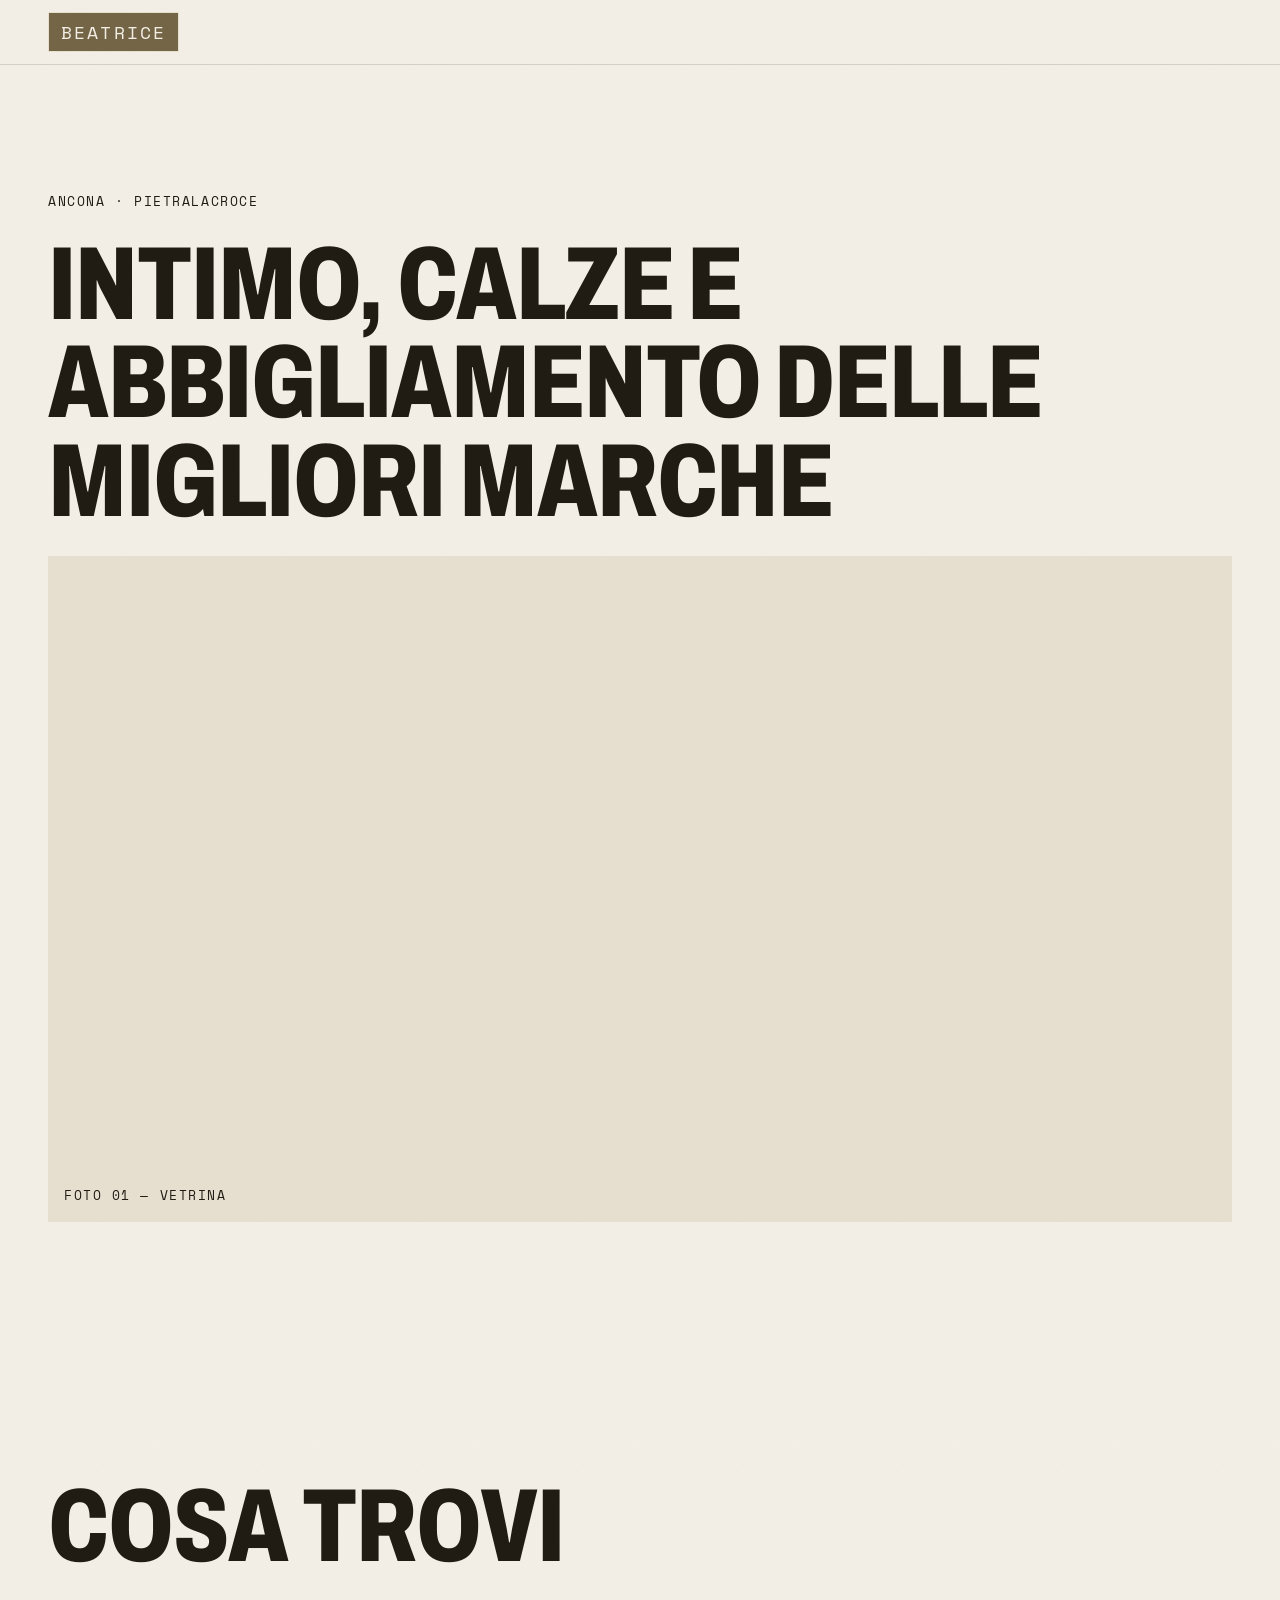
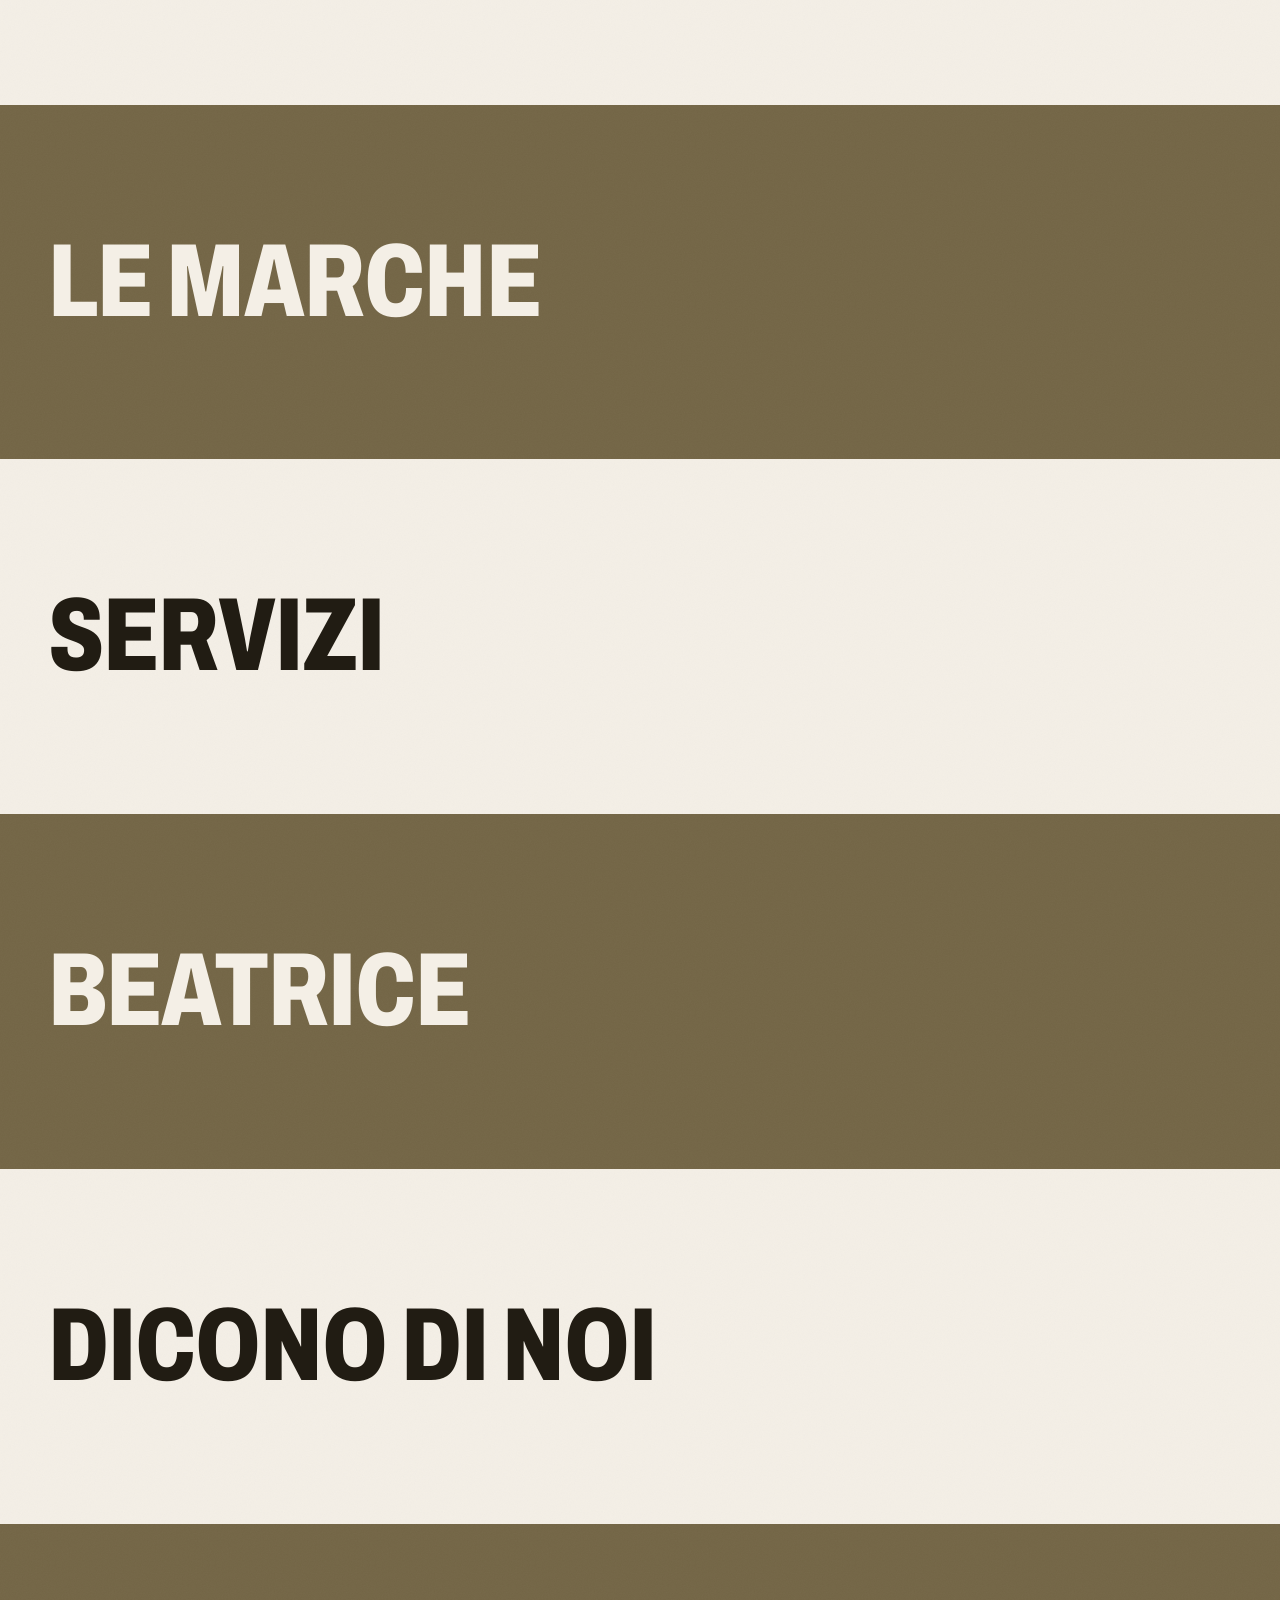
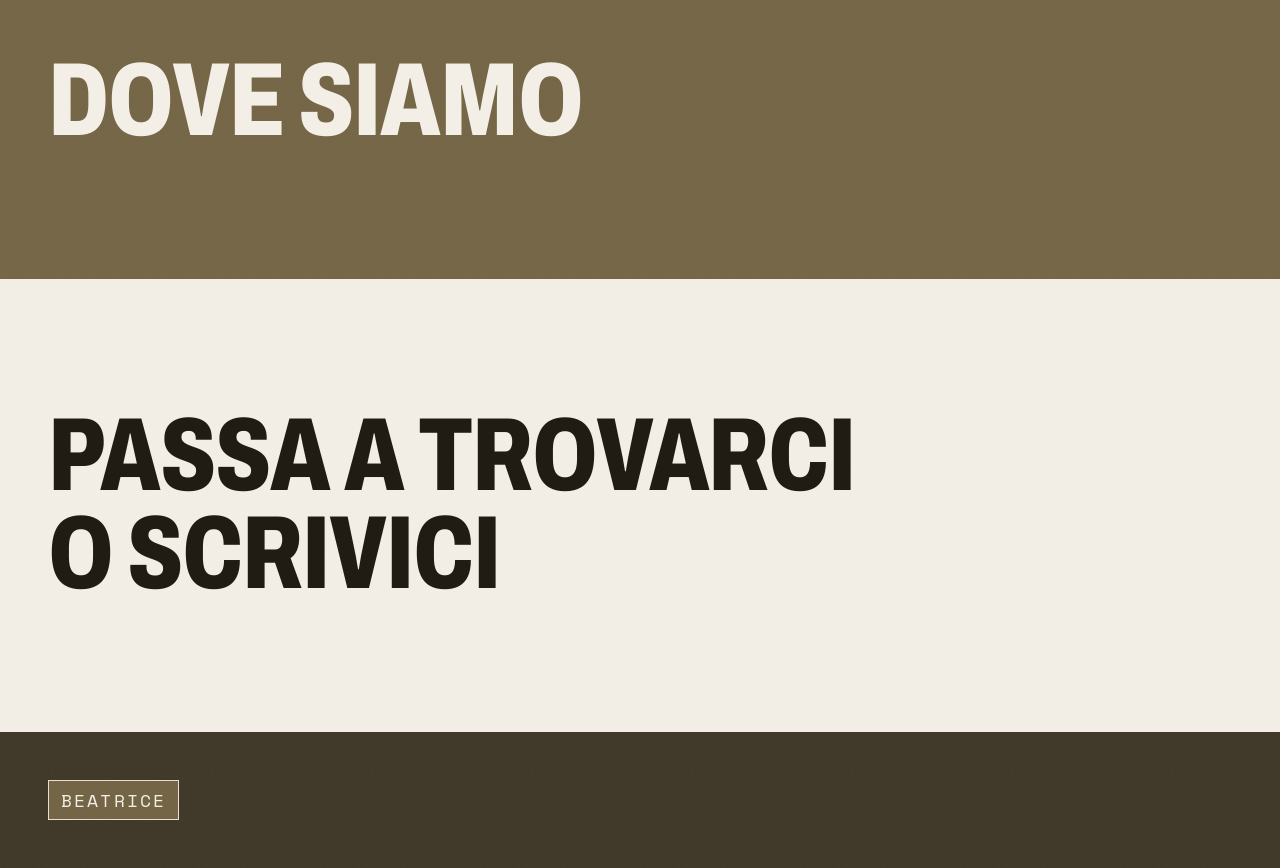
==== index.html @ 9734a9e0 "PR 1: fondamenta, token e scheletro della pagina - Font self-hosted in woff2 (subset latin): Archivo" ====
<!doctype html>
<html lang="it">
  <head>
    <meta charset="utf-8">
    <meta name="viewport" content="width=device-width, initial-scale=1, viewport-fit=cover">
    <title>Beatrice — Intimo, calze e abbigliamento donna ad Ancona</title>
    <meta name="description" content="Beatrice, a Pietralacroce (Ancona): intimo, calze e abbigliamento donna delle migliori marche, con consulenza sulla taglia. Scrivici su WhatsApp.">
    <meta name="theme-color" content="#F4EFE6">
    <!-- PR 4: favicon dal logo. Intanto nessuna richiesta a /favicon.ico -->
    <link rel="icon" href="data:,">
    <link rel="preload" href="assets/fonts/archivo-latin-var.woff2" as="font" type="font/woff2" crossorigin>
    <link rel="preload" href="assets/fonts/space-mono-latin-400.woff2" as="font" type="font/woff2" crossorigin>
    <link rel="stylesheet" href="assets/css/style.css">
    <script src="assets/js/main.js" defer></script>
  </head>
  <body>
    <a class="salta" href="#contenuto">Vai al contenuto</a>

    <header class="intestazione fondo-avorio">
      <div class="contenitore intestazione__barra">
        <!-- Segnaposto finché non arriva l’SVG originale del logo -->
        <a class="logo" href="#contenuto">
          <span class="logo-segnaposto etichetta">Beatrice<span class="solo-lettori">, torna all’inizio</span></span>
        </a>
        <!-- PR 2: ancore Collezioni · Marche · Servizi · Dove siamo, pulsante WhatsApp, menu mobile -->
      </div>
    </header>

    <main id="contenuto" tabindex="-1">
      <!-- 1. Apertura -->
      <section class="sezione fondo-avorio" aria-labelledby="titolo-apertura">
        <div class="contenitore">
          <p class="etichetta">Ancona · Pietralacroce</p>
          <h1 id="titolo-apertura">Intimo, calze e abbigliamento delle migliori marche</h1>
          <div class="foto-segnaposto foto-segnaposto--apertura" role="img" aria-label="Segnaposto: foto della vetrina">
            <span class="etichetta">Foto 01 — Vetrina</span>
          </div>
        </div>
      </section>

      <!-- 2. Cosa trovi -->
      <section id="collezioni" class="sezione fondo-avorio" aria-labelledby="titolo-collezioni">
        <div class="contenitore">
          <h2 id="titolo-collezioni" class="rivela">Cosa trovi</h2>
        </div>
      </section>

      <!-- 3. Le marche -->
      <section id="marche" class="sezione fondo-bruno" aria-labelledby="titolo-marche">
        <div class="contenitore">
          <h2 id="titolo-marche" class="rivela">Le marche</h2>
        </div>
      </section>

      <!-- 4. Servizi -->
      <section id="servizi" class="sezione fondo-avorio" aria-labelledby="titolo-servizi">
        <div class="contenitore">
          <h2 id="titolo-servizi" class="rivela">Servizi</h2>
        </div>
      </section>

      <!-- 5. Beatrice -->
      <section class="sezione fondo-bruno" aria-labelledby="titolo-beatrice">
        <div class="contenitore">
          <h2 id="titolo-beatrice" class="rivela">Beatrice</h2>
        </div>
      </section>

      <!-- 6. Dicono di noi -->
      <section class="sezione fondo-avorio" aria-labelledby="titolo-recensioni">
        <div class="contenitore">
          <h2 id="titolo-recensioni" class="rivela">Dicono di noi</h2>
        </div>
      </section>

      <!-- 7. Dove siamo -->
      <section id="dove" class="sezione fondo-bruno" aria-labelledby="titolo-dove">
        <div class="contenitore">
          <h2 id="titolo-dove" class="rivela">Dove siamo</h2>
        </div>
      </section>

      <!-- 8. Chiusura -->
      <section class="sezione fondo-avorio" aria-labelledby="titolo-chiusura">
        <div class="contenitore">
          <h2 id="titolo-chiusura" class="rivela">Passa a trovarci o scrivici</h2>
        </div>
      </section>
    </main>

    <footer class="footer fondo-profondo">
      <div class="contenitore">
        <span class="logo-segnaposto etichetta">Beatrice</span>
        <!-- PR 2: Instagram @beatrice_totalook, Facebook, telefono, dati fiscali, Privacy -->
      </div>
    </footer>
  </body>
</html>
---- assets/css/style.css ----
/* ==========================================================================
   Beatrice — foglio di stile
   Ordine: font · token · reset · base · tipografia · superfici · struttura ·
   componenti · movimento · utilità
   ========================================================================== */

/* --- Font self-hosted (subset latin, woff2) ------------------------------ */

@font-face {
  font-family: "Archivo";
  src: url("../fonts/archivo-latin-var.woff2") format("woff2");
  font-weight: 100 900;
  font-stretch: 62% 125%;
  font-style: normal;
  font-display: swap;
  unicode-range: U+0000-00FF, U+0131, U+0152-0153, U+02BB-02BC, U+02C6, U+02DA,
    U+02DC, U+0304, U+0308, U+0329, U+2000-206F, U+20AC, U+2122, U+2191, U+2193,
    U+2212, U+2215, U+FEFF, U+FFFD;
}

@font-face {
  font-family: "Space Mono";
  src: url("../fonts/space-mono-latin-400.woff2") format("woff2");
  font-weight: 400;
  font-style: normal;
  font-display: swap;
  unicode-range: U+0000-00FF, U+0131, U+0152-0153, U+02BB-02BC, U+02C6, U+02DA,
    U+02DC, U+0304, U+0308, U+0329, U+2000-206F, U+20AC, U+2122, U+2191, U+2193,
    U+2212, U+2215, U+FEFF, U+FFFD;
}

/* --- Token --------------------------------------------------------------- */
/* Solo questi sei colori. Contrasti misurati (WCAG 2.x):
   avorio su bruno 4,99:1 · crema su bruno-profondo 8,99:1 ·
   inchiostro su avorio 14,78:1 · bordeaux su avorio 8,47:1 ·
   crema su bruno 4,31:1 (sotto soglia: la crema non è mai testo) ·
   bordeaux su bruno 1,70:1 (il bordeaux non va mai su bruno). */

:root {
  --avorio: #f4efe6;
  --bruno: #736545;
  --bruno-profondo: #3e3626;
  --crema: #e6dfd0;
  --inchiostro: #211c13;
  --bordeaux: #7a2733;

  /* Filetti: inchiostro al 15% su avorio, crema al 35% su bruno */
  --filetto-chiaro: rgb(33 28 19 / 0.15);
  --filetto-scuro: rgb(230 223 208 / 0.35);

  --font-testo: "Archivo", "Helvetica Neue", Arial, sans-serif;
  --font-mono: "Space Mono", ui-monospace, "SFMono-Regular", Menlo, monospace;

  --margine: clamp(1rem, 4vw, 3rem);
  --larghezza-max: 90rem;
  --misura: 62ch;
  --altezza-intestazione: 4rem;

  --curva: cubic-bezier(0.16, 1, 0.3, 1);
  --durata: 0.6s;

  /* Grana: rumore SVG già al 4% di opacità, solo sui fondi pieni */
  --grana: url("data:image/svg+xml,%3Csvg xmlns='http://www.w3.org/2000/svg' width='160' height='160'%3E%3Cfilter id='g'%3E%3CfeTurbulence type='fractalNoise' baseFrequency='0.85' numOctaves='2' stitchTiles='stitch'/%3E%3CfeColorMatrix type='saturate' values='0'/%3E%3C/filter%3E%3Crect width='100%25' height='100%25' filter='url(%23g)' opacity='0.04'/%3E%3C/svg%3E");
}

/* --- Reset essenziale ---------------------------------------------------- */

*,
*::before,
*::after {
  box-sizing: border-box;
}

* {
  margin: 0;
  border-radius: 0;
}

img,
picture,
svg {
  display: block;
  max-width: 100%;
  height: auto;
}

button {
  font: inherit;
  color: inherit;
}

/* --- Base ---------------------------------------------------------------- */

html {
  -webkit-text-size-adjust: 100%;
  text-size-adjust: 100%;
  scroll-behavior: smooth;
  background-color: var(--avorio);
}

body {
  min-height: 100vh;
  background-color: var(--avorio);
  color: var(--inchiostro);
  font-family: var(--font-testo);
  font-size: 1.125rem; /* 18px */
  font-weight: 400;
  font-stretch: 100%;
  line-height: 1.6;
  font-kerning: normal;
  -webkit-font-smoothing: antialiased;
}

a,
button,
summary,
label,
input,
select,
textarea {
  touch-action: manipulation;
}

a {
  color: inherit;
  text-decoration-thickness: 1px;
  text-underline-offset: 0.2em;
}

/* Le ancore non finiscono sotto l'intestazione fissa */
[id] {
  scroll-margin-top: calc(var(--altezza-intestazione) + 1.5rem);
}

/* Focus: 2px, scostamento 3px; il colore dipende dalla superficie */
:focus-visible {
  outline: 2px solid var(--focus, var(--bordeaux));
  outline-offset: 3px;
}

:focus:not(:focus-visible) {
  outline: none;
}

::selection {
  background-color: var(--bordeaux);
  color: var(--avorio);
}

/* --- Tipografia ---------------------------------------------------------- */

.display,
h1,
h2 {
  font-family: var(--font-testo);
  font-weight: 800;
  font-stretch: 75%;
  text-transform: uppercase;
  letter-spacing: -0.01em;
  line-height: 0.95;
  font-size: clamp(2.5rem, 9vw, 6.5rem);
  text-wrap: balance;
}

/* Righe a manifesto (elenco marche): stesso stile, più piccolo */
.display--riga {
  font-size: clamp(1.75rem, 6vw, 3.5rem);
}

h3,
.sottotitolo {
  font-family: var(--font-testo);
  font-weight: 700;
  font-stretch: 87%;
  font-size: clamp(1.375rem, 3vw, 1.75rem);
  line-height: 1.2;
  text-transform: none;
  letter-spacing: 0;
  text-wrap: balance;
}

p,
.testo {
  max-width: var(--misura);
  text-wrap: pretty;
}

/* Etichette, indici, orari, didascalie, prezzi */
.etichetta {
  font-family: var(--font-mono);
  font-weight: 400;
  font-size: 0.8125rem; /* 13px */
  line-height: 1.5;
  text-transform: uppercase;
  letter-spacing: 0.12em;
  font-variant-numeric: tabular-nums;
}

.indice {
  color: var(--bordeaux);
}

/* --- Superfici ----------------------------------------------------------- */
/* Due fondi alternati (avorio, bruno) + bruno profondo per footer e barra. */

.fondo-avorio {
  --focus: var(--bordeaux);
  --filetto: var(--filetto-chiaro);
  background-color: var(--avorio);
  background-image: var(--grana);
  color: var(--inchiostro);
}

.fondo-bruno {
  --focus: var(--avorio);
  --filetto: var(--filetto-scuro);
  background-color: var(--bruno);
  background-image: var(--grana);
  color: var(--avorio);
}

/* Su bruno il testo è sempre avorio e mai sotto i 18px */
.fondo-bruno .etichetta {
  font-size: 1.125rem;
  letter-spacing: 0.12em;
}

.fondo-profondo {
  --focus: var(--avorio);
  --filetto: var(--filetto-scuro);
  background-color: var(--bruno-profondo);
  background-image: var(--grana);
  color: var(--avorio);
}

/* --- Struttura ----------------------------------------------------------- */

.contenitore {
  width: 100%;
  max-width: var(--larghezza-max);
  margin-inline: auto;
  padding-inline: var(--margine);
}

.sezione {
  padding-block: clamp(3.5rem, 10vw, 8rem);
}

.sezione > .contenitore > * + * {
  margin-top: 1.5rem;
}

.filetto {
  border: 0;
  border-top: 1px solid var(--filetto);
}

/* Righe separate da filetti (marche, servizi, orari) */
.righe > * {
  border-top: 1px solid var(--filetto);
}

.righe > :last-child {
  border-bottom: 1px solid var(--filetto);
}

/* Griglia foto: fughe di 1px nel colore del filetto */
.griglia {
  display: grid;
  grid-template-columns: 1fr;
  gap: 1px;
  background-color: var(--filetto);
  border: 1px solid var(--filetto);
}

.griglia > * {
  background-color: var(--avorio);
}

@media (min-width: 768px) {
  .griglia {
    grid-template-columns: repeat(2, 1fr);
  }
}

@media (min-width: 1200px) {
  .griglia {
    grid-template-columns: repeat(3, 1fr);
  }
}

/* --- Salta al contenuto -------------------------------------------------- */

.salta {
  position: absolute;
  top: 0.5rem;
  left: 0.5rem;
  z-index: 100;
  display: inline-flex;
  align-items: center;
  min-height: 48px;
  padding: 0.75rem 1rem;
  background-color: var(--bordeaux);
  color: var(--avorio);
  font-weight: 700;
  text-decoration: none;
  transform: translateY(-200%);
}

.salta:focus-visible,
.salta:focus {
  transform: none;
  outline: 2px solid var(--bordeaux);
  outline-offset: 3px;
}

/* --- Intestazione -------------------------------------------------------- */

.intestazione {
  position: fixed;
  inset: 0 0 auto;
  z-index: 50;
  border-bottom: 1px solid var(--filetto);
}

.intestazione__barra {
  display: flex;
  align-items: center;
  justify-content: space-between;
  gap: 1rem;
  min-height: var(--altezza-intestazione);
}

main {
  padding-top: var(--altezza-intestazione);
}

/* --- Logo ---------------------------------------------------------------- */
/* Il logo è solo l'SVG originale. Finché manca: segnaposto, mai un corsivo. */

.logo {
  display: inline-flex;
  align-items: center;
  min-height: 48px;
  min-width: 48px;
  text-decoration: none;
}

.logo-segnaposto {
  display: inline-flex;
  align-items: center;
  justify-content: center;
  min-height: 2.5rem;
  padding: 0.25rem 0.75rem;
  background-color: var(--bruno);
  color: var(--avorio);
  border: 1px solid var(--crema);
  font-size: 1.125rem; /* testo su bruno: almeno 18px */
}

.logo:hover .logo-segnaposto,
.logo:active .logo-segnaposto {
  background-color: var(--bruno-profondo);
}

/* --- Pulsanti ------------------------------------------------------------ */
/* Hover e active sono sempre più contrastati del riposo. */

.btn {
  display: inline-flex;
  align-items: center;
  justify-content: center;
  gap: 0.5rem;
  min-height: 48px;
  padding: 0.75rem 1.5rem;
  border: 1px solid currentColor;
  font-family: var(--font-testo);
  font-size: 1.125rem;
  font-weight: 700;
  font-stretch: 87%;
  line-height: 1.2;
  text-align: center;
  text-decoration: none;
  cursor: pointer;
  transition:
    background-color 0.2s var(--curva),
    color 0.2s var(--curva),
    border-color 0.2s var(--curva);
}

/* Su avorio: primario bordeaux, secondario a filo */
.btn--primario {
  background-color: var(--bordeaux);
  border-color: var(--bordeaux);
  color: var(--avorio);
}

.btn--primario:hover,
.btn--primario:active {
  background-color: var(--inchiostro);
  border-color: var(--inchiostro);
}

.btn--secondario {
  background-color: transparent;
  border-color: var(--inchiostro);
  color: var(--inchiostro);
}

.btn--secondario:hover,
.btn--secondario:active {
  background-color: var(--inchiostro);
  color: var(--avorio);
}

/* Su bruno: il primario si inverte (fondo avorio, testo inchiostro) */
.fondo-bruno .btn--primario,
.fondo-profondo .btn--primario {
  background-color: var(--avorio);
  border-color: var(--avorio);
  color: var(--inchiostro);
}

.fondo-bruno .btn--primario:hover,
.fondo-bruno .btn--primario:active,
.fondo-profondo .btn--primario:hover,
.fondo-profondo .btn--primario:active {
  background-color: var(--inchiostro);
  border-color: var(--avorio);
  color: var(--avorio);
}

.fondo-bruno .btn--secondario,
.fondo-profondo .btn--secondario {
  border-color: var(--avorio);
  color: var(--avorio);
}

.fondo-bruno .btn--secondario:hover,
.fondo-bruno .btn--secondario:active,
.fondo-profondo .btn--secondario:hover,
.fondo-profondo .btn--secondario:active {
  background-color: var(--avorio);
  color: var(--inchiostro);
}

.azioni {
  display: flex;
  flex-wrap: wrap;
  gap: 0.75rem;
}

/* --- Segnaposto ---------------------------------------------------------- */
/* Foto mancanti: blocco crema pieno con etichetta. Mai immagini stock. */

.foto-segnaposto {
  display: flex;
  align-items: flex-end;
  aspect-ratio: 4 / 5;
  padding: 1rem;
  background-color: var(--crema);
  color: var(--inchiostro);
}

.foto-segnaposto--apertura {
  aspect-ratio: 4 / 5;
}

@media (min-width: 768px) {
  .foto-segnaposto--apertura {
    aspect-ratio: 16 / 9;
  }
}

/* Dati da confermare: visibili di proposito */
.da-confermare {
  font-family: var(--font-mono);
  font-size: 0.8125rem;
  letter-spacing: 0.06em;
  outline: 1px dashed currentColor;
  outline-offset: 2px;
}

.fondo-bruno .da-confermare,
.fondo-profondo .da-confermare {
  font-size: 1.125rem;
}

/* --- Footer -------------------------------------------------------------- */

.footer {
  padding-block: 3rem calc(3rem + env(safe-area-inset-bottom));
}

/* --- Movimento ----------------------------------------------------------- */
/* Unica animazione: comparsa una volta per elemento. Solo opacity e transform.
   La classe .js la mette main.js: senza JavaScript nulla resta nascosto. */

.js .rivela {
  opacity: 0;
  transform: translateY(12px);
  transition:
    opacity var(--durata) var(--curva),
    transform var(--durata) var(--curva);
}

.js .rivela.visibile {
  opacity: 1;
  transform: none;
}

@media (prefers-reduced-motion: reduce) {
  html {
    scroll-behavior: auto;
  }

  .js .rivela {
    opacity: 1;
    transform: none;
    transition: none;
  }

  .btn {
    transition: none;
  }
}

/* --- Utilità ------------------------------------------------------------- */

.solo-lettori {
  position: absolute;
  width: 1px;
  height: 1px;
  padding: 0;
  margin: -1px;
  overflow: hidden;
  clip: rect(0 0 0 0);
  white-space: nowrap;
  border: 0;
}
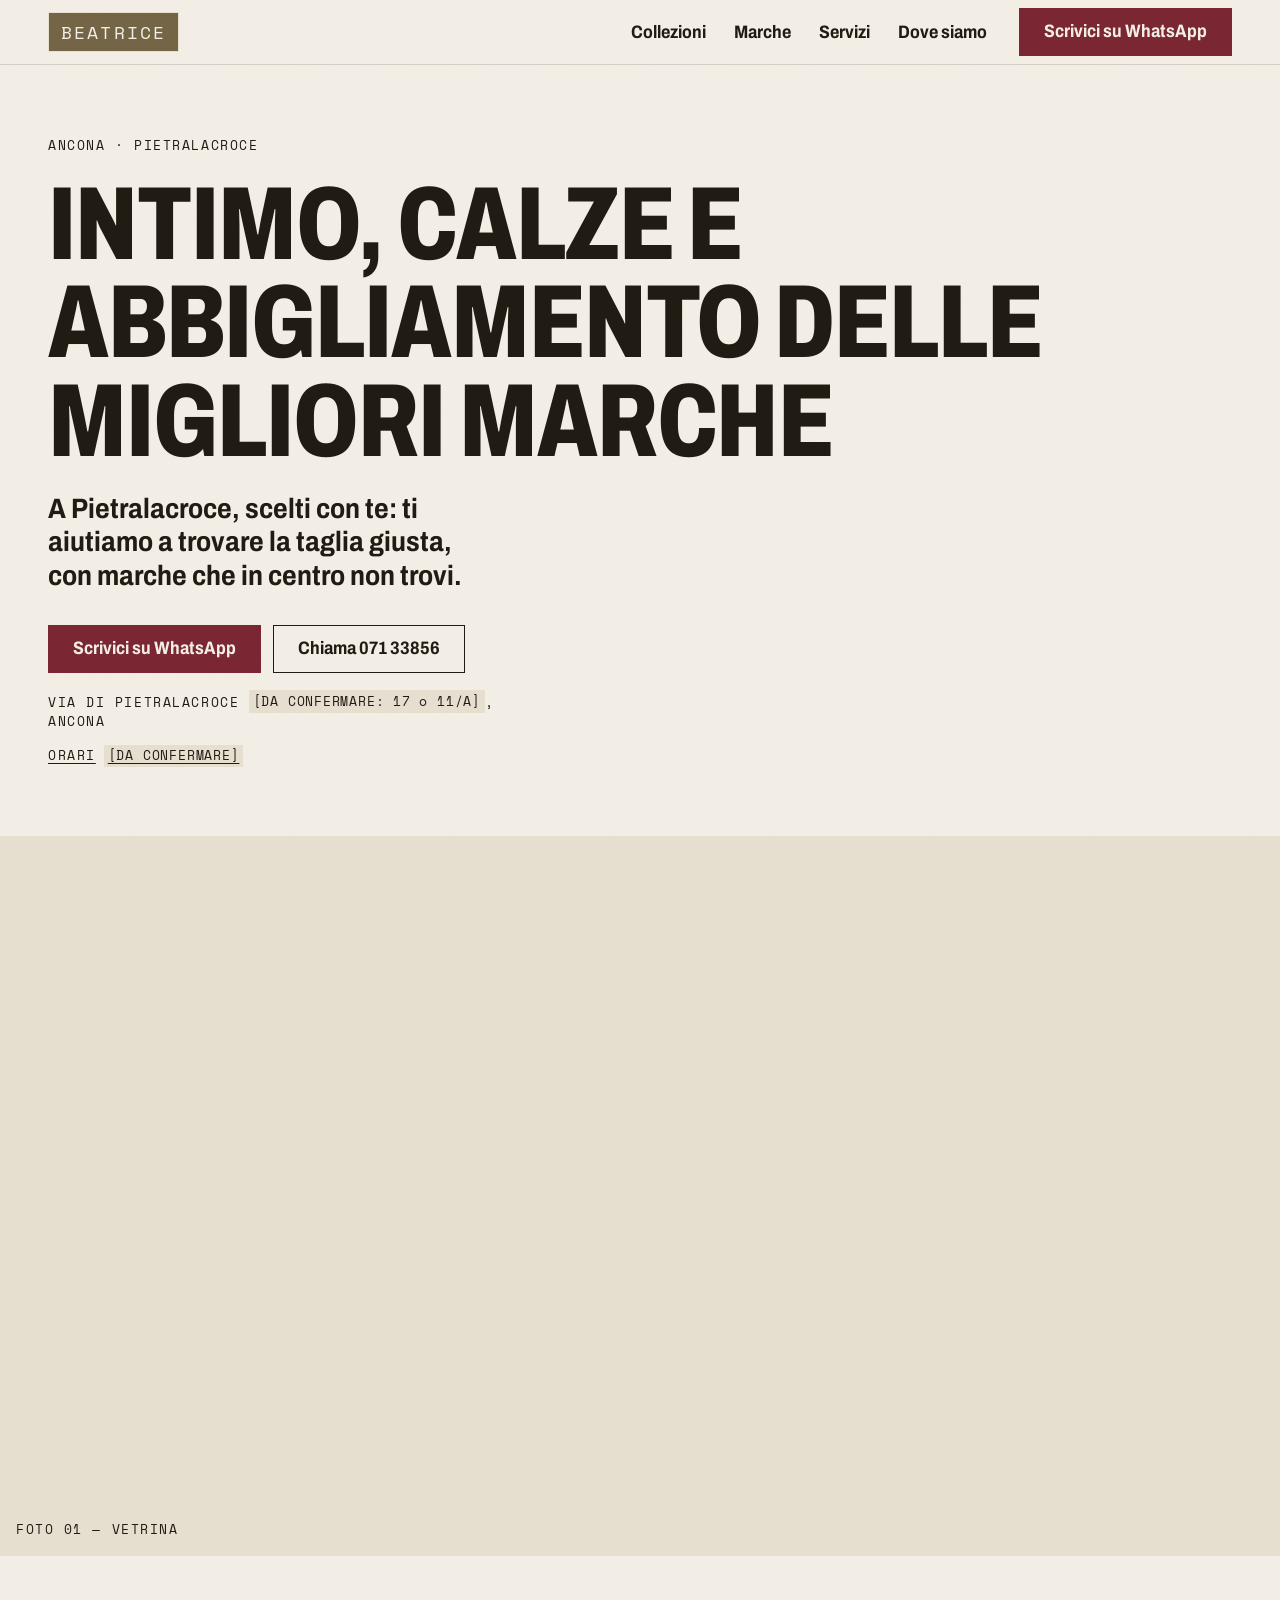
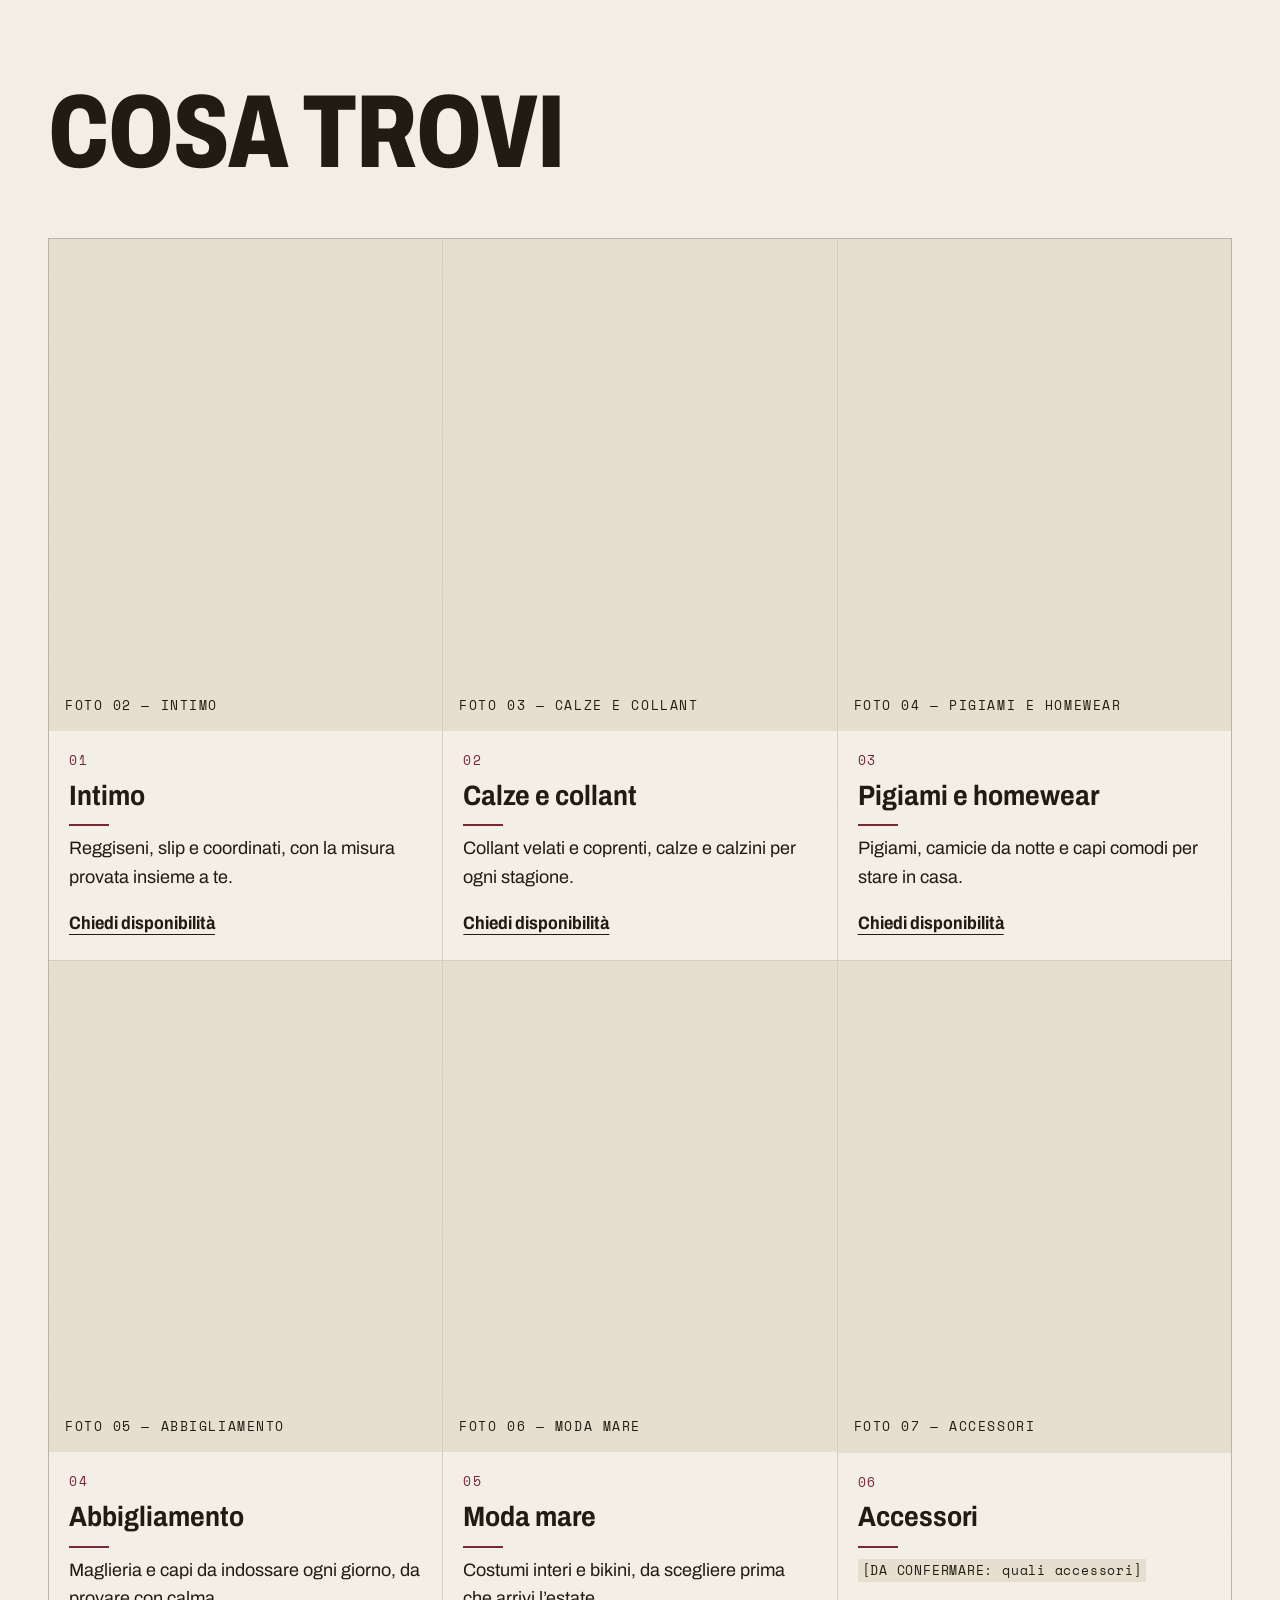
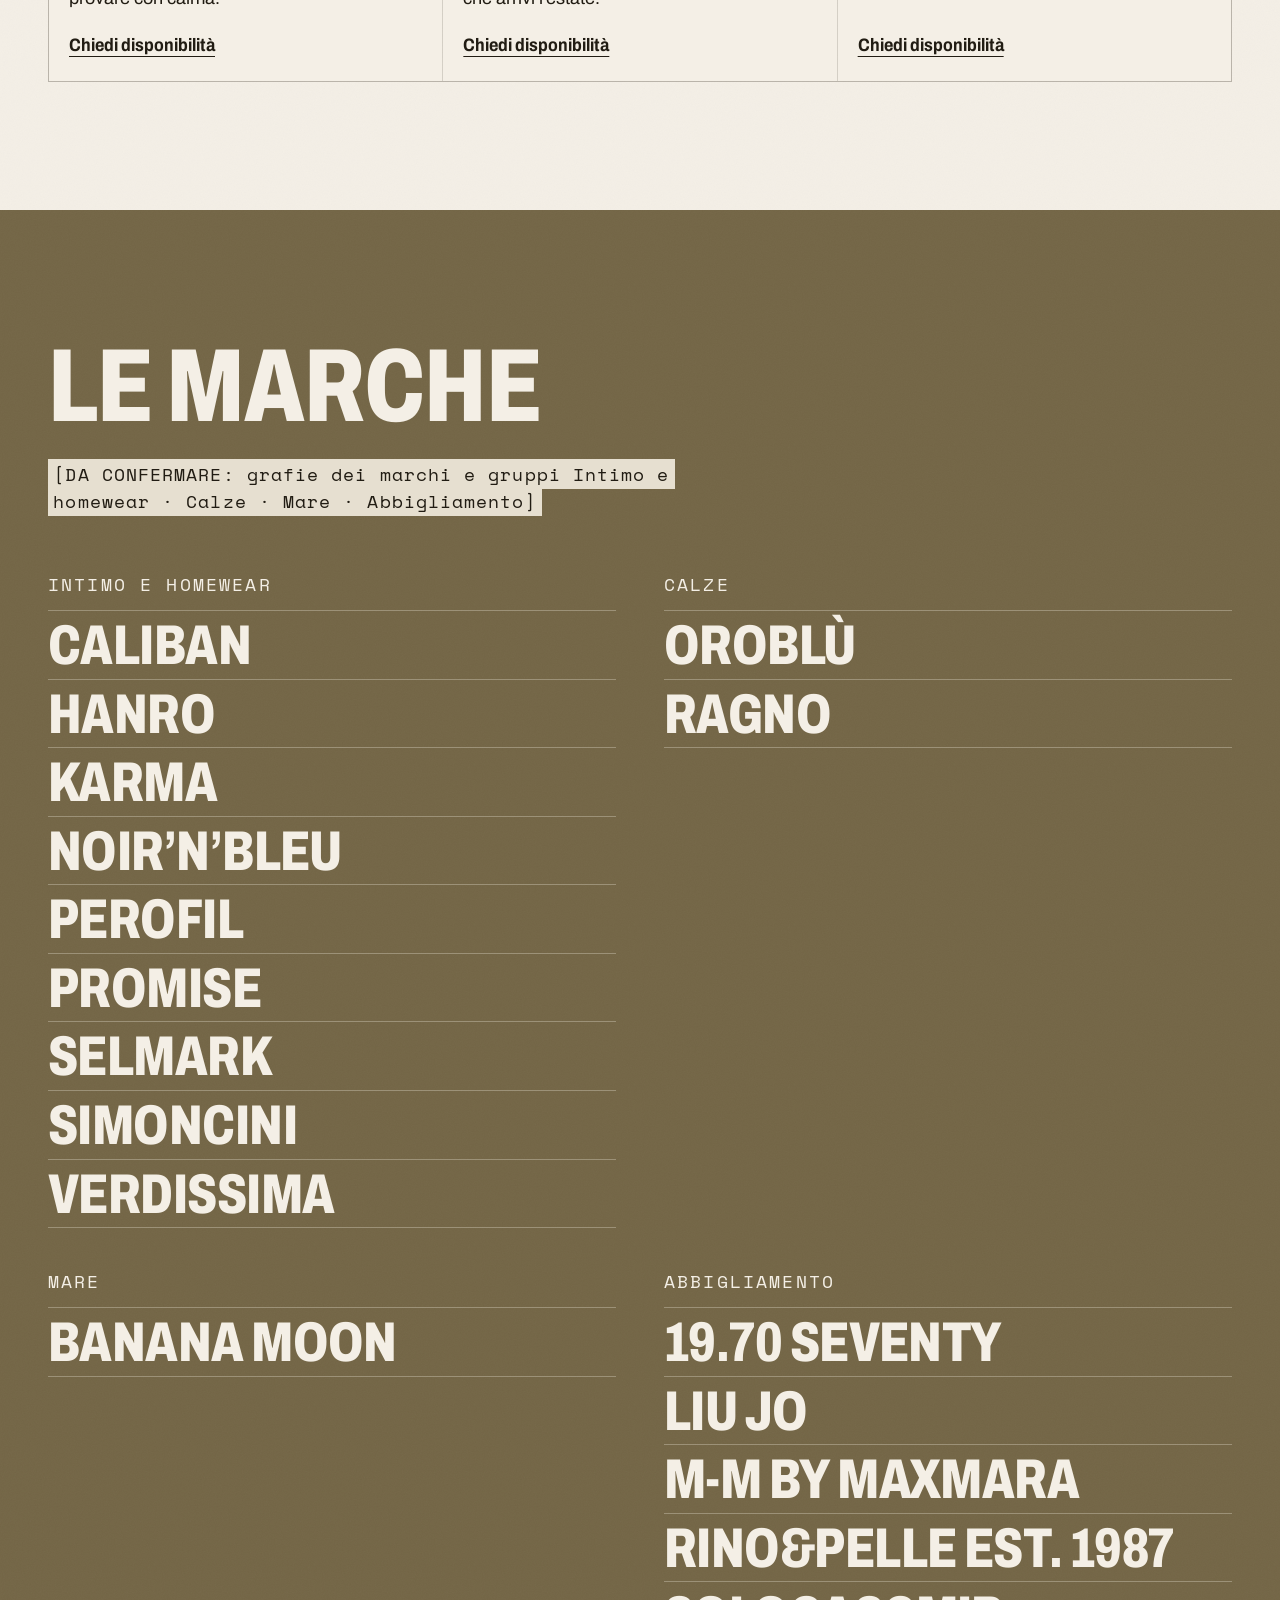
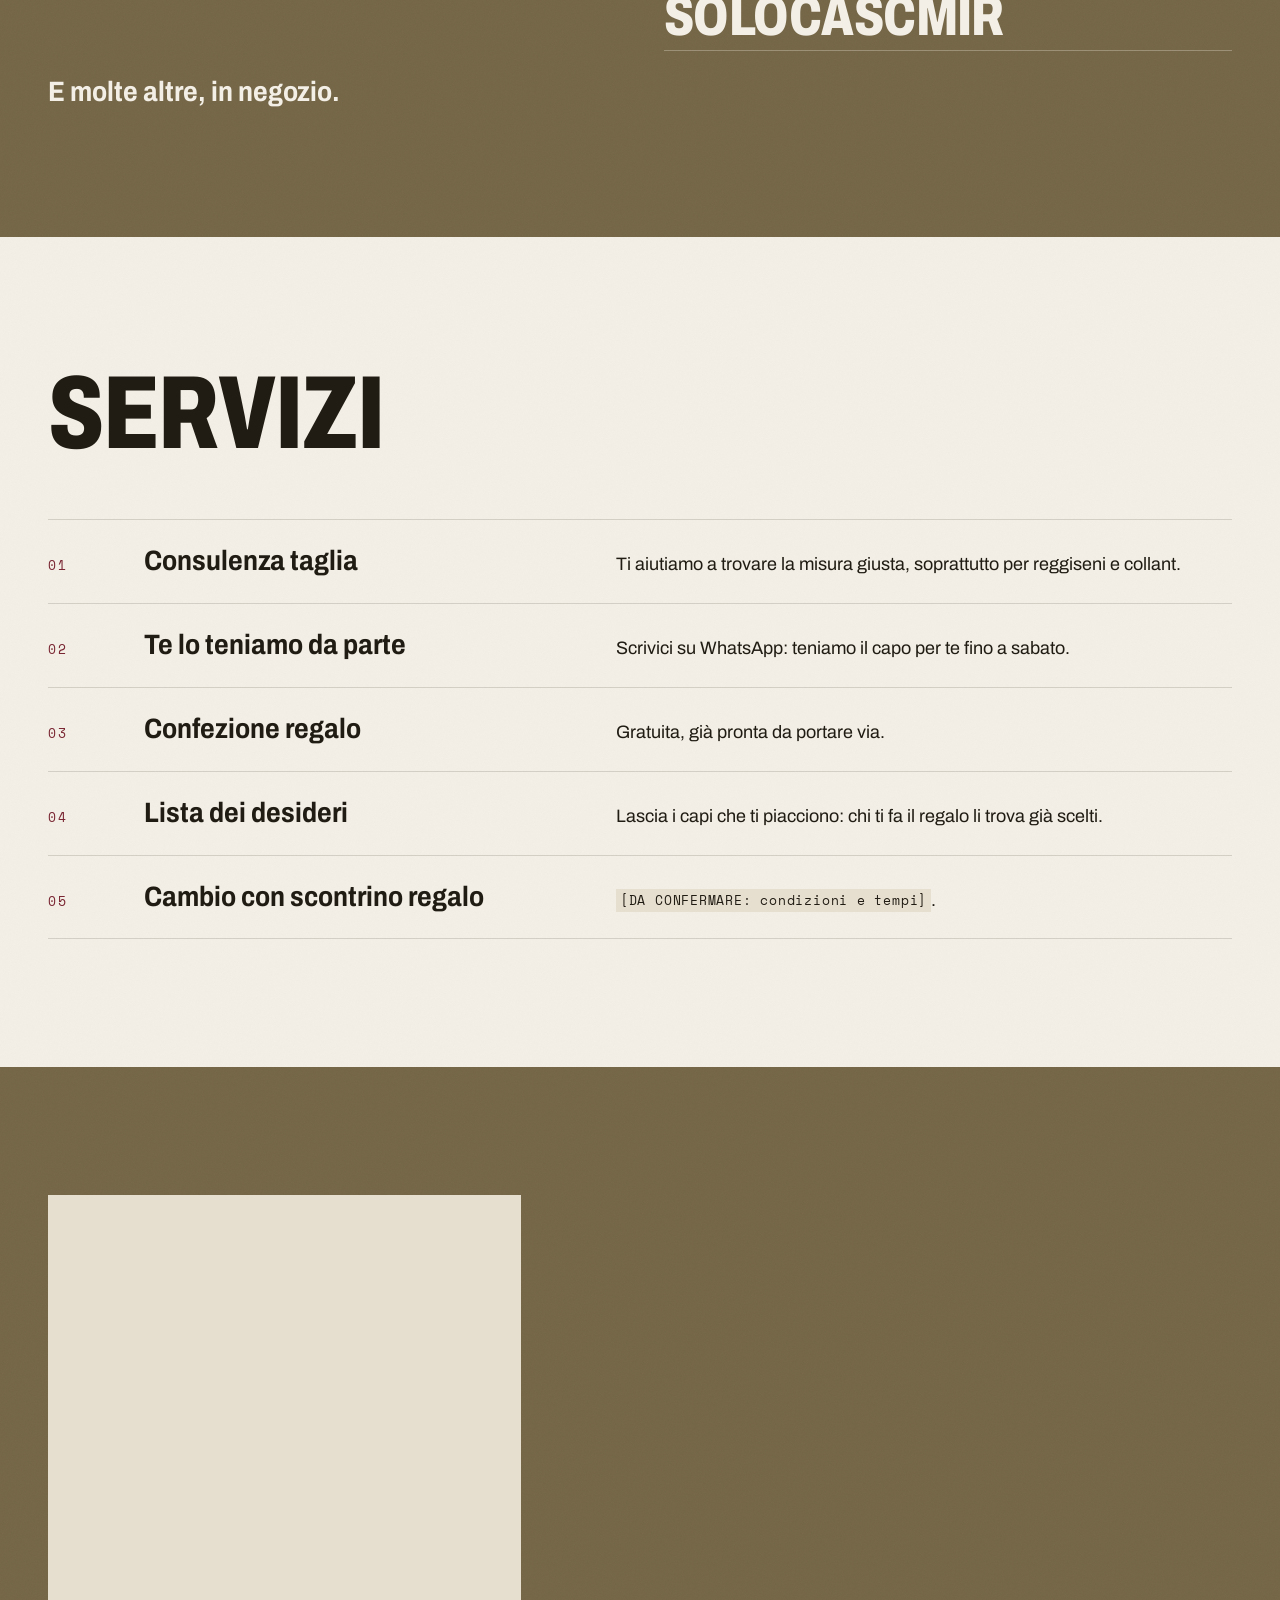
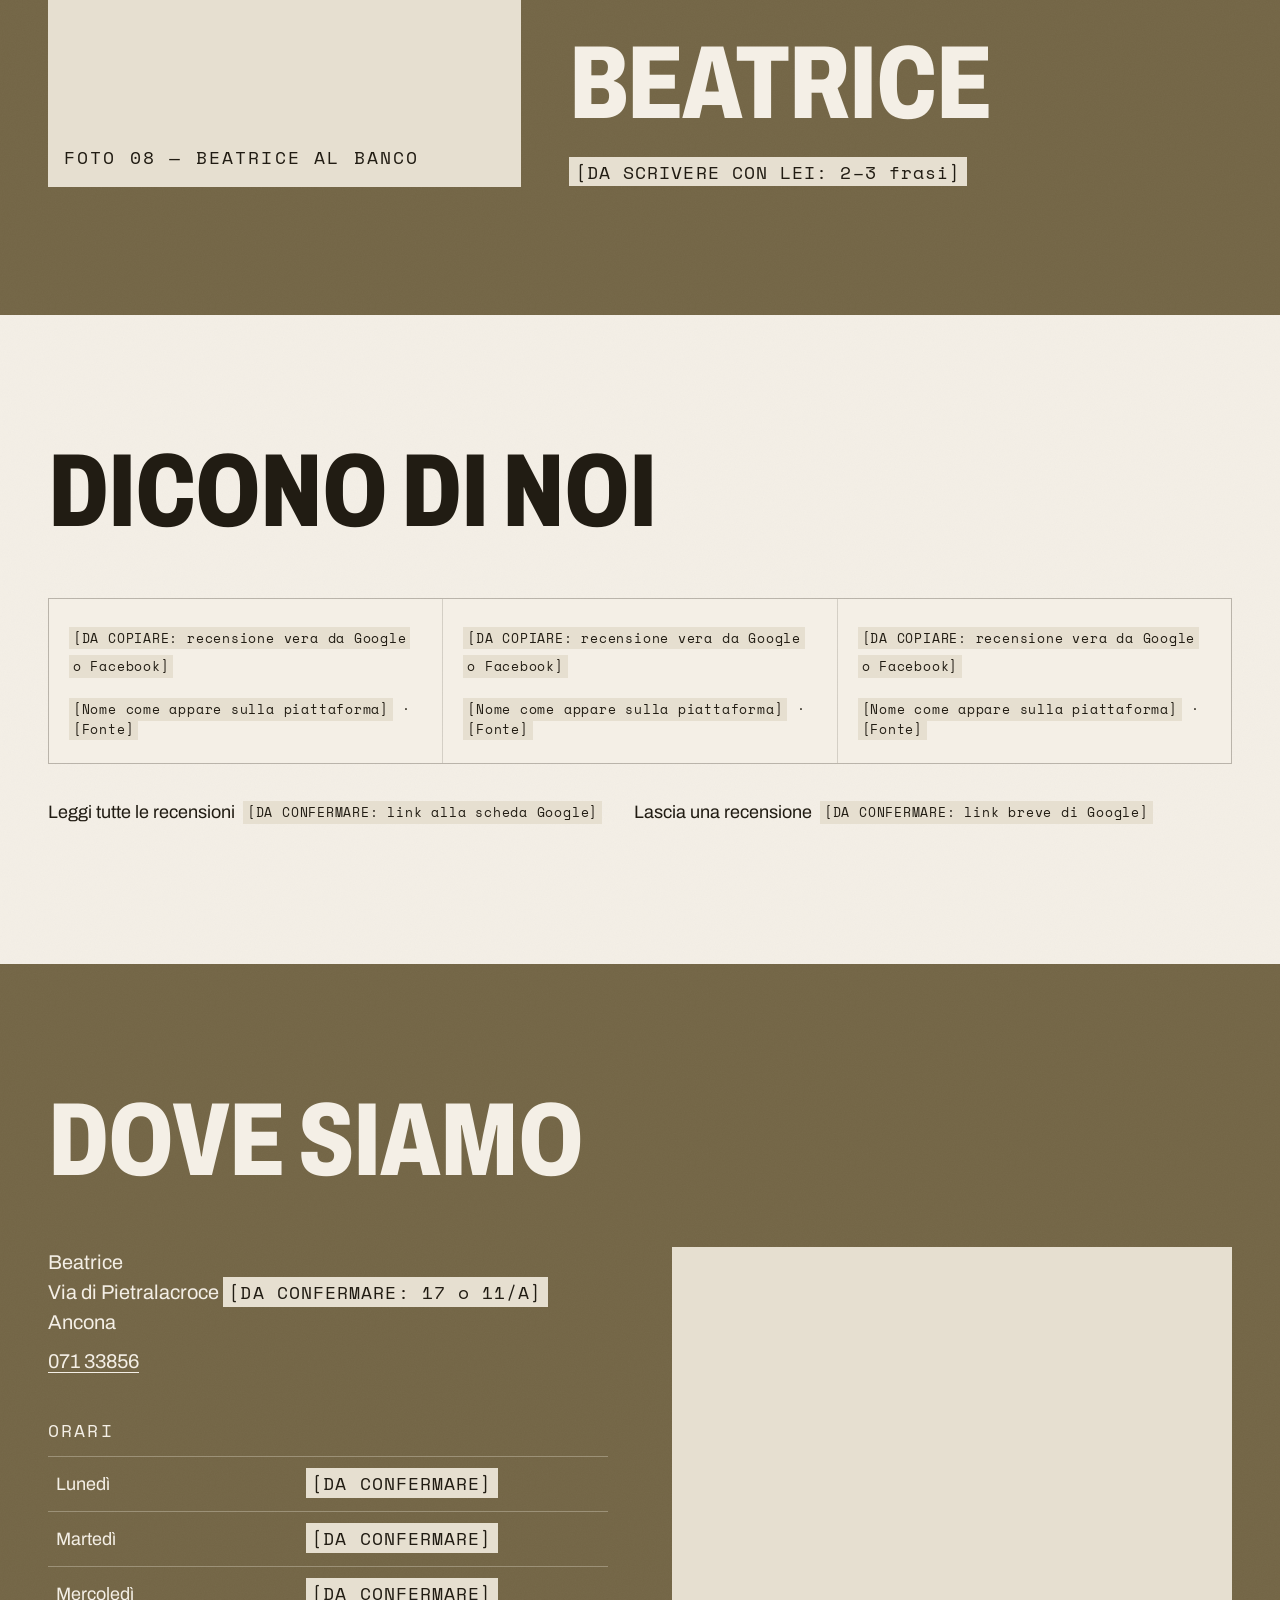
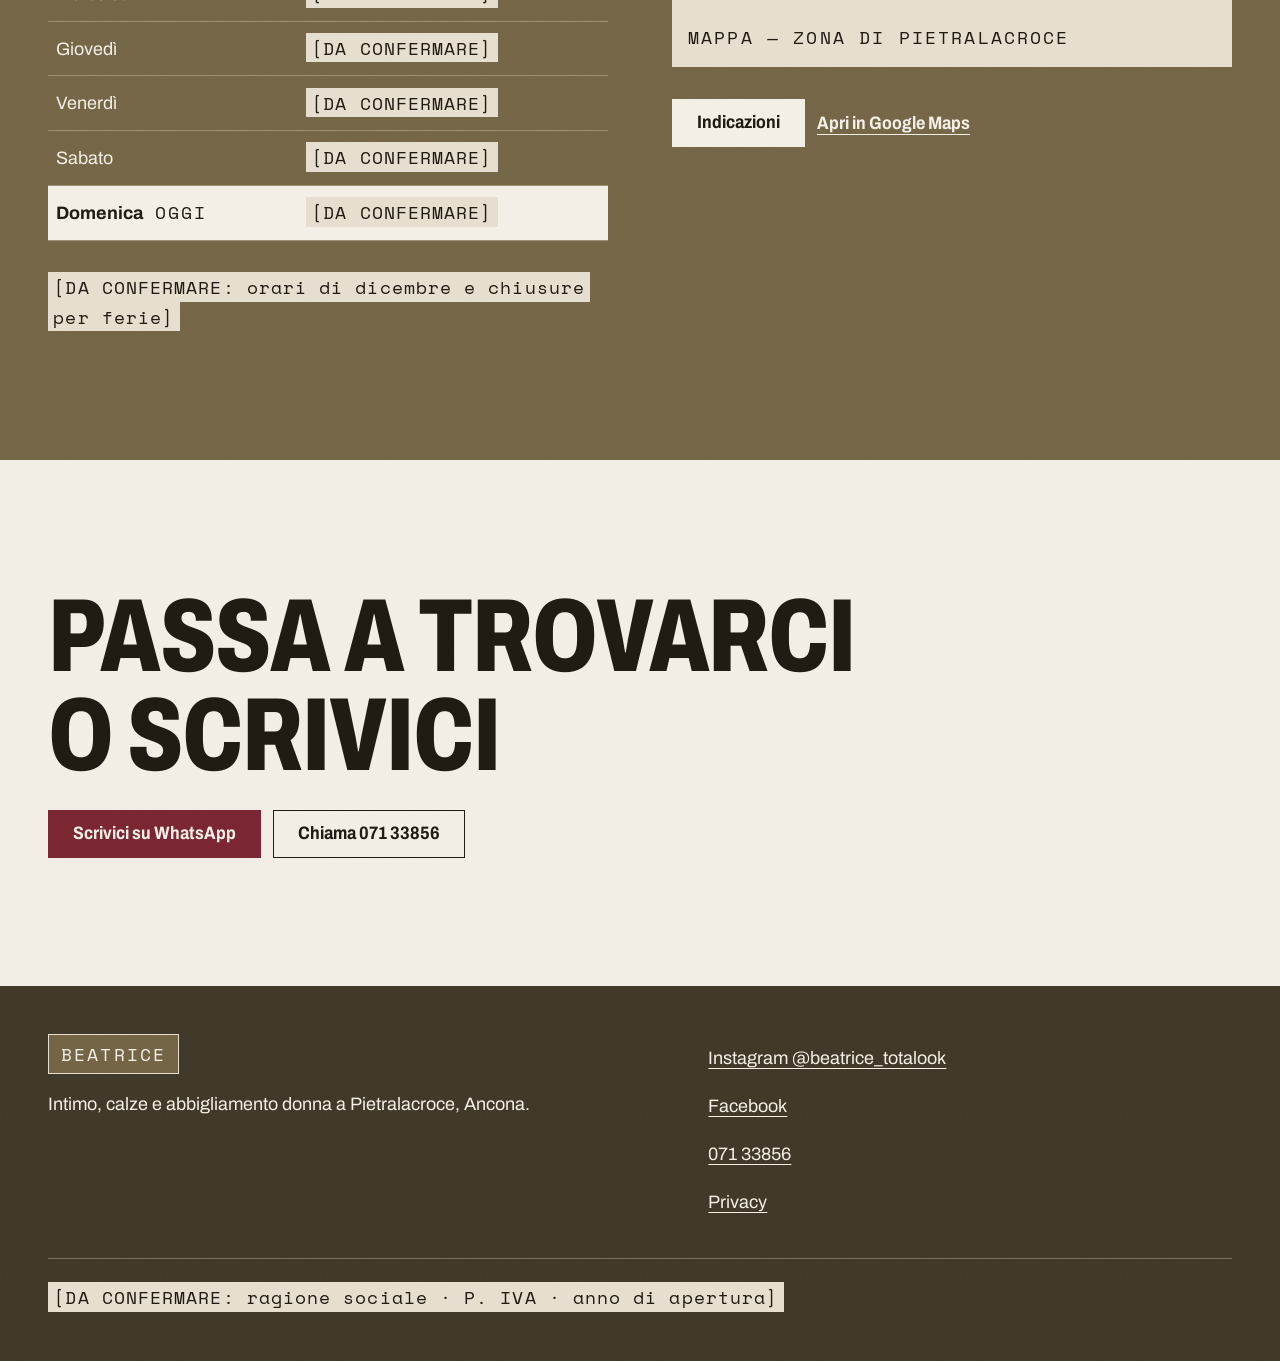
==== commit 46699f72: "PR 2: sezioni, testi, menu mobile e barra fissa (bozza per revisione)" ====
--- a/index.html
+++ b/index.html
@@ -22,19 +22,66 @@
         <a class="logo" href="#contenuto">
           <span class="logo-segnaposto etichetta">Beatrice<span class="solo-lettori">, torna all’inizio</span></span>
         </a>
-        <!-- PR 2: ancore Collezioni · Marche · Servizi · Dove siamo, pulsante WhatsApp, menu mobile -->
+
+        <nav class="navigazione" aria-label="Principale">
+          <ul class="navigazione__elenco">
+            <li><a href="#collezioni">Collezioni</a></li>
+            <li><a href="#marche">Marche</a></li>
+            <li><a href="#servizi">Servizi</a></li>
+            <li><a href="#dove">Dove siamo</a></li>
+          </ul>
+          <a class="btn btn--primario" href="https://wa.me/3907133856?text=Ciao%20Beatrice%2C%20vorrei%20un%E2%80%99informazione.">Scrivici su WhatsApp</a>
+        </nav>
+
+        <!-- Visibile solo su mobile e solo quando main.js è pronto -->
+        <button class="menu-bottone" type="button" aria-haspopup="dialog" aria-expanded="false" aria-controls="menu">Menu</button>
       </div>
     </header>
 
+    <dialog id="menu" class="menu-pannello fondo-avorio" aria-label="Menu">
+      <div class="contenitore menu-pannello__barra">
+        <span class="logo-segnaposto etichetta" aria-hidden="true">Beatrice</span>
+        <button class="menu-bottone menu-bottone--chiudi" type="button" data-menu-chiudi>Chiudi</button>
+      </div>
+      <div class="contenitore menu-pannello__corpo">
+        <nav aria-label="Sezioni della pagina">
+          <ul class="menu-pannello__elenco">
+            <li><a href="#collezioni">Collezioni</a></li>
+            <li><a href="#marche">Marche</a></li>
+            <li><a href="#servizi">Servizi</a></li>
+            <li><a href="#dove">Dove siamo</a></li>
+          </ul>
+        </nav>
+        <div class="menu-pannello__contatti">
+          <p class="etichetta">Contatti</p>
+          <div class="azioni">
+            <a class="btn btn--primario" href="https://wa.me/3907133856?text=Ciao%20Beatrice%2C%20vorrei%20un%E2%80%99informazione.">Scrivici su WhatsApp</a>
+            <a class="btn btn--secondario" href="tel:+3907133856">Chiama 071&nbsp;33856</a>
+          </div>
+          <p class="etichetta">Via di Pietralacroce <span class="da-confermare">[DA CONFERMARE: 17 o 11/A]</span>, Ancona</p>
+        </div>
+      </div>
+    </dialog>
+
     <main id="contenuto" tabindex="-1">
       <!-- 1. Apertura -->
-      <section class="sezione fondo-avorio" aria-labelledby="titolo-apertura">
-        <div class="contenitore">
+      <section class="apertura fondo-avorio" aria-labelledby="titolo-apertura">
+        <div class="contenitore apertura__testo">
           <p class="etichetta">Ancona · Pietralacroce</p>
           <h1 id="titolo-apertura">Intimo, calze e abbigliamento delle migliori marche</h1>
-          <div class="foto-segnaposto foto-segnaposto--apertura" role="img" aria-label="Segnaposto: foto della vetrina">
-            <span class="etichetta">Foto 01 — Vetrina</span>
-          </div>
+          <p class="sottotitolo apertura__sottotitolo">A Pietralacroce, scelti con te: ti aiutiamo a trovare la taglia giusta, con marche che in centro non trovi.</p>
+          <div class="azioni">
+            <a class="btn btn--primario" href="https://wa.me/3907133856?text=Ciao%20Beatrice%2C%20vorrei%20un%E2%80%99informazione.">Scrivici su WhatsApp</a>
+            <a class="btn btn--secondario" href="tel:+3907133856">Chiama 071&nbsp;33856</a>
+          </div>
+          <!-- PR 4: lo stato «Aperto ora · chiude alle …» lo calcola main.js dagli orari confermati -->
+          <p class="etichetta apertura__stato">
+            <span>Via di Pietralacroce <span class="da-confermare">[DA CONFERMARE: 17 o 11/A]</span>, Ancona</span>
+            <a href="#dove">Orari <span class="da-confermare">[DA CONFERMARE]</span></a>
+          </p>
+        </div>
+        <div class="foto-segnaposto foto-segnaposto--apertura" role="img" aria-label="Segnaposto: foto della vetrina del negozio">
+          <span class="etichetta">Foto 01 — Vetrina</span>
         </div>
       </section>
 
@@ -42,6 +89,62 @@
       <section id="collezioni" class="sezione fondo-avorio" aria-labelledby="titolo-collezioni">
         <div class="contenitore">
           <h2 id="titolo-collezioni" class="rivela">Cosa trovi</h2>
+          <ol class="griglia schede">
+            <li class="scheda rivela">
+              <div class="foto-segnaposto" role="img" aria-label="Segnaposto: foto della categoria intimo"><span class="etichetta">Foto 02 — Intimo</span></div>
+              <div class="scheda__testo">
+                <p class="etichetta indice" aria-hidden="true">01</p>
+                <h3 class="scheda__titolo">Intimo</h3>
+                <p>Reggiseni, slip e coordinati, con la misura provata insieme a te.</p>
+                <a class="link-azione" href="https://wa.me/3907133856?text=Ciao%20Beatrice%2C%20vorrei%20informazioni%20su%3A%20Intimo">Chiedi disponibilità<span class="solo-lettori">: intimo</span></a>
+              </div>
+            </li>
+            <li class="scheda rivela">
+              <div class="foto-segnaposto" role="img" aria-label="Segnaposto: foto della categoria calze e collant"><span class="etichetta">Foto 03 — Calze e collant</span></div>
+              <div class="scheda__testo">
+                <p class="etichetta indice" aria-hidden="true">02</p>
+                <h3 class="scheda__titolo">Calze e collant</h3>
+                <p>Collant velati e coprenti, calze e calzini per ogni stagione.</p>
+                <a class="link-azione" href="https://wa.me/3907133856?text=Ciao%20Beatrice%2C%20vorrei%20informazioni%20su%3A%20Calze%20e%20collant">Chiedi disponibilità<span class="solo-lettori">: calze e collant</span></a>
+              </div>
+            </li>
+            <li class="scheda rivela">
+              <div class="foto-segnaposto" role="img" aria-label="Segnaposto: foto della categoria pigiami e homewear"><span class="etichetta">Foto 04 — Pigiami e homewear</span></div>
+              <div class="scheda__testo">
+                <p class="etichetta indice" aria-hidden="true">03</p>
+                <h3 class="scheda__titolo">Pigiami e homewear</h3>
+                <p>Pigiami, camicie da notte e capi comodi per stare in casa.</p>
+                <a class="link-azione" href="https://wa.me/3907133856?text=Ciao%20Beatrice%2C%20vorrei%20informazioni%20su%3A%20Pigiami%20e%20homewear">Chiedi disponibilità<span class="solo-lettori">: pigiami e homewear</span></a>
+              </div>
+            </li>
+            <li class="scheda rivela">
+              <div class="foto-segnaposto" role="img" aria-label="Segnaposto: foto della categoria abbigliamento"><span class="etichetta">Foto 05 — Abbigliamento</span></div>
+              <div class="scheda__testo">
+                <p class="etichetta indice" aria-hidden="true">04</p>
+                <h3 class="scheda__titolo">Abbigliamento</h3>
+                <p>Maglieria e capi da indossare ogni giorno, da provare con calma.</p>
+                <a class="link-azione" href="https://wa.me/3907133856?text=Ciao%20Beatrice%2C%20vorrei%20informazioni%20su%3A%20Abbigliamento">Chiedi disponibilità<span class="solo-lettori">: abbigliamento</span></a>
+              </div>
+            </li>
+            <li class="scheda rivela">
+              <div class="foto-segnaposto" role="img" aria-label="Segnaposto: foto della categoria moda mare"><span class="etichetta">Foto 06 — Moda mare</span></div>
+              <div class="scheda__testo">
+                <p class="etichetta indice" aria-hidden="true">05</p>
+                <h3 class="scheda__titolo">Moda mare</h3>
+                <p>Costumi interi e bikini, da scegliere prima che arrivi l’estate.</p>
+                <a class="link-azione" href="https://wa.me/3907133856?text=Ciao%20Beatrice%2C%20vorrei%20informazioni%20su%3A%20Moda%20mare">Chiedi disponibilità<span class="solo-lettori">: moda mare</span></a>
+              </div>
+            </li>
+            <li class="scheda rivela">
+              <div class="foto-segnaposto" role="img" aria-label="Segnaposto: foto della categoria accessori"><span class="etichetta">Foto 07 — Accessori</span></div>
+              <div class="scheda__testo">
+                <p class="etichetta indice" aria-hidden="true">06</p>
+                <h3 class="scheda__titolo">Accessori</h3>
+                <p><span class="da-confermare">[DA CONFERMARE: quali accessori]</span></p>
+                <a class="link-azione" href="https://wa.me/3907133856?text=Ciao%20Beatrice%2C%20vorrei%20informazioni%20su%3A%20Accessori">Chiedi disponibilità<span class="solo-lettori">: accessori</span></a>
+              </div>
+            </li>
+          </ol>
         </div>
       </section>
 
@@ -49,6 +152,47 @@
       <section id="marche" class="sezione fondo-bruno" aria-labelledby="titolo-marche">
         <div class="contenitore">
           <h2 id="titolo-marche" class="rivela">Le marche</h2>
+          <p class="etichetta"><span class="da-confermare">[DA CONFERMARE: grafie dei marchi e gruppi Intimo e homewear · Calze · Mare · Abbigliamento]</span></p>
+          <div class="marche">
+            <div class="marche__gruppo">
+              <h3 class="etichetta">Intimo e homewear</h3>
+              <ul class="righe marche__elenco">
+                <li class="display display--riga">Caliban</li>
+                <li class="display display--riga">Hanro</li>
+                <li class="display display--riga">Karma</li>
+                <li class="display display--riga">noir’n’bleu</li>
+                <li class="display display--riga">Perofil</li>
+                <li class="display display--riga">Promise</li>
+                <li class="display display--riga">Selmark</li>
+                <li class="display display--riga">Simoncini</li>
+                <li class="display display--riga">Verdissima</li>
+              </ul>
+            </div>
+            <div class="marche__gruppo">
+              <h3 class="etichetta">Calze</h3>
+              <ul class="righe marche__elenco">
+                <li class="display display--riga">Oroblù</li>
+                <li class="display display--riga">Ragno</li>
+              </ul>
+            </div>
+            <div class="marche__gruppo">
+              <h3 class="etichetta">Mare</h3>
+              <ul class="righe marche__elenco">
+                <li class="display display--riga">Banana Moon</li>
+              </ul>
+            </div>
+            <div class="marche__gruppo">
+              <h3 class="etichetta">Abbigliamento</h3>
+              <ul class="righe marche__elenco">
+                <li class="display display--riga">19.70 Seventy</li>
+                <li class="display display--riga">Liu Jo</li>
+                <li class="display display--riga">M-M by MaxMara</li>
+                <li class="display display--riga">Rino&amp;Pelle est.&nbsp;1987</li>
+                <li class="display display--riga">solocascmir</li>
+              </ul>
+            </div>
+          </div>
+          <p class="sottotitolo">E molte altre, in negozio.</p>
         </div>
       </section>
 
@@ -56,20 +200,78 @@
       <section id="servizi" class="sezione fondo-avorio" aria-labelledby="titolo-servizi">
         <div class="contenitore">
           <h2 id="titolo-servizi" class="rivela">Servizi</h2>
+          <ol class="righe servizi">
+            <li class="servizio rivela">
+              <p class="etichetta indice" aria-hidden="true">01</p>
+              <h3>Consulenza taglia</h3>
+              <p>Ti aiutiamo a trovare la misura giusta, soprattutto per reggiseni e collant.</p>
+            </li>
+            <li class="servizio rivela">
+              <p class="etichetta indice" aria-hidden="true">02</p>
+              <h3>Te lo teniamo da parte</h3>
+              <p>Scrivici su WhatsApp: teniamo il capo per te fino a sabato.</p>
+            </li>
+            <li class="servizio rivela">
+              <p class="etichetta indice" aria-hidden="true">03</p>
+              <h3>Confezione regalo</h3>
+              <p>Gratuita, già pronta da portare via.</p>
+            </li>
+            <li class="servizio rivela">
+              <p class="etichetta indice" aria-hidden="true">04</p>
+              <h3>Lista dei desideri</h3>
+              <p>Lascia i capi che ti piacciono: chi ti fa il regalo li trova già scelti.</p>
+            </li>
+            <li class="servizio rivela">
+              <p class="etichetta indice" aria-hidden="true">05</p>
+              <h3>Cambio con scontrino regalo</h3>
+              <p><span class="da-confermare">[DA CONFERMARE: condizioni e tempi]</span>.</p>
+            </li>
+          </ol>
         </div>
       </section>
 
       <!-- 5. Beatrice -->
       <section class="sezione fondo-bruno" aria-labelledby="titolo-beatrice">
-        <div class="contenitore">
-          <h2 id="titolo-beatrice" class="rivela">Beatrice</h2>
-        </div>
-      </section>
-
-      <!-- 6. Dicono di noi -->
+        <div class="contenitore beatrice">
+          <div class="foto-segnaposto beatrice__foto" role="img" aria-label="Segnaposto: ritratto di Beatrice al banco del negozio">
+            <span class="etichetta">Foto 08 — Beatrice al banco</span>
+          </div>
+          <div class="beatrice__testo">
+            <h2 id="titolo-beatrice" class="rivela">Beatrice</h2>
+            <p><span class="da-confermare">[DA SCRIVERE CON LEI: 2–3 frasi]</span></p>
+          </div>
+        </div>
+      </section>
+
+      <!-- 6. Dicono di noi — solo recensioni vere, copiate da Google e Facebook -->
       <section class="sezione fondo-avorio" aria-labelledby="titolo-recensioni">
         <div class="contenitore">
           <h2 id="titolo-recensioni" class="rivela">Dicono di noi</h2>
+          <ul class="griglia recensioni">
+            <li>
+              <figure class="recensione">
+                <blockquote><p><span class="da-confermare">[DA COPIARE: recensione vera da Google o Facebook]</span></p></blockquote>
+                <figcaption class="etichetta"><span class="da-confermare">[Nome come appare sulla piattaforma]</span> · <span class="da-confermare">[Fonte]</span></figcaption>
+              </figure>
+            </li>
+            <li>
+              <figure class="recensione">
+                <blockquote><p><span class="da-confermare">[DA COPIARE: recensione vera da Google o Facebook]</span></p></blockquote>
+                <figcaption class="etichetta"><span class="da-confermare">[Nome come appare sulla piattaforma]</span> · <span class="da-confermare">[Fonte]</span></figcaption>
+              </figure>
+            </li>
+            <li>
+              <figure class="recensione">
+                <blockquote><p><span class="da-confermare">[DA COPIARE: recensione vera da Google o Facebook]</span></p></blockquote>
+                <figcaption class="etichetta"><span class="da-confermare">[Nome come appare sulla piattaforma]</span> · <span class="da-confermare">[Fonte]</span></figcaption>
+              </figure>
+            </li>
+          </ul>
+          <!-- Quando ci sono i link veri diventano <a>: «Leggi tutte le recensioni» (scheda Google) e «Lascia una recensione» (link breve di Google) -->
+          <ul class="collegamenti">
+            <li>Leggi tutte le recensioni <span class="da-confermare">[DA CONFERMARE: link alla scheda Google]</span></li>
+            <li>Lascia una recensione <span class="da-confermare">[DA CONFERMARE: link breve di Google]</span></li>
+          </ul>
         </div>
       </section>
 
@@ -77,6 +279,39 @@
       <section id="dove" class="sezione fondo-bruno" aria-labelledby="titolo-dove">
         <div class="contenitore">
           <h2 id="titolo-dove" class="rivela">Dove siamo</h2>
+          <div class="dove">
+            <div class="dove__info">
+              <address class="dove__indirizzo">
+                Beatrice<br>
+                Via di Pietralacroce <span class="da-confermare">[DA CONFERMARE: 17 o 11/A]</span><br>
+                Ancona<br>
+                <a href="tel:+3907133856">071&nbsp;33856</a>
+              </address>
+              <table class="orari">
+                <caption class="etichetta">Orari</caption>
+                <tbody>
+                  <tr data-giorno="Mon"><th scope="row">Lunedì</th><td><span class="da-confermare">[DA CONFERMARE]</span></td></tr>
+                  <tr data-giorno="Tue"><th scope="row">Martedì</th><td><span class="da-confermare">[DA CONFERMARE]</span></td></tr>
+                  <tr data-giorno="Wed"><th scope="row">Mercoledì</th><td><span class="da-confermare">[DA CONFERMARE]</span></td></tr>
+                  <tr data-giorno="Thu"><th scope="row">Giovedì</th><td><span class="da-confermare">[DA CONFERMARE]</span></td></tr>
+                  <tr data-giorno="Fri"><th scope="row">Venerdì</th><td><span class="da-confermare">[DA CONFERMARE]</span></td></tr>
+                  <tr data-giorno="Sat"><th scope="row">Sabato</th><td><span class="da-confermare">[DA CONFERMARE]</span></td></tr>
+                  <tr data-giorno="Sun"><th scope="row">Domenica</th><td><span class="da-confermare">[DA CONFERMARE]</span></td></tr>
+                </tbody>
+              </table>
+              <p><span class="da-confermare">[DA CONFERMARE: orari di dicembre e chiusure per ferie]</span></p>
+            </div>
+            <div class="dove__mappa">
+              <!-- PR 3: immagine statica della zona. Mai l’iframe di Google Maps -->
+              <div class="foto-segnaposto foto-segnaposto--mappa" role="img" aria-label="Segnaposto: mappa della zona di Pietralacroce">
+                <span class="etichetta">Mappa — zona di Pietralacroce</span>
+              </div>
+              <div class="azioni">
+                <a class="btn btn--primario" href="https://www.google.com/maps/dir/?api=1&amp;destination=Beatrice%2C%20Via%20di%20Pietralacroce%2C%20Ancona">Indicazioni</a>
+                <a class="link-azione" href="https://www.google.com/maps/search/?api=1&amp;query=Beatrice%2C%20Via%20di%20Pietralacroce%2C%20Ancona">Apri in Google Maps</a>
+              </div>
+            </div>
+          </div>
         </div>
       </section>
 
@@ -84,15 +319,35 @@
       <section class="sezione fondo-avorio" aria-labelledby="titolo-chiusura">
         <div class="contenitore">
           <h2 id="titolo-chiusura" class="rivela">Passa a trovarci o scrivici</h2>
+          <div class="azioni">
+            <a class="btn btn--primario" href="https://wa.me/3907133856?text=Ciao%20Beatrice%2C%20vorrei%20un%E2%80%99informazione.">Scrivici su WhatsApp</a>
+            <a class="btn btn--secondario" href="tel:+3907133856">Chiama 071&nbsp;33856</a>
+          </div>
         </div>
       </section>
     </main>
 
+    <!-- 9. Footer -->
     <footer class="footer fondo-profondo">
-      <div class="contenitore">
-        <span class="logo-segnaposto etichetta">Beatrice</span>
-        <!-- PR 2: Instagram @beatrice_totalook, Facebook, telefono, dati fiscali, Privacy -->
+      <div class="contenitore footer__griglia">
+        <div class="footer__marchio">
+          <span class="logo-segnaposto etichetta">Beatrice</span>
+          <p>Intimo, calze e abbigliamento donna a Pietralacroce, Ancona.</p>
+        </div>
+        <ul class="footer__elenco">
+          <li><a href="https://www.instagram.com/beatrice_totalook/">Instagram @beatrice_totalook</a></li>
+          <li><a href="https://www.facebook.com/BeatriceTotalookAncona">Facebook</a></li>
+          <li><a href="tel:+3907133856">071&nbsp;33856</a></li>
+          <li><a href="privacy.html">Privacy</a></li>
+        </ul>
+        <p class="footer__legale"><span class="da-confermare">[DA CONFERMARE: ragione sociale · P.&nbsp;IVA · anno di apertura]</span></p>
       </div>
     </footer>
+
+    <!-- Barra fissa, solo su mobile -->
+    <nav class="barra-cta fondo-profondo" aria-label="Contatti rapidi">
+      <a class="btn btn--primario" href="https://wa.me/3907133856?text=Ciao%20Beatrice%2C%20vorrei%20un%E2%80%99informazione.">WhatsApp</a>
+      <a class="btn btn--secondario" href="tel:+3907133856">Chiama</a>
+    </nav>
   </body>
 </html>
--- a/assets/css/style.css
+++ b/assets/css/style.css
@@ -55,6 +55,9 @@
   --larghezza-max: 90rem;
   --misura: 62ch;
   --altezza-intestazione: 4rem;
+  --altezza-barra: 3.5rem; /* 56px, cresce con il testo ingrandito */
+  /* Spazio occupato dalla barra fissa in basso: zero da desktop */
+  --spazio-barra: calc(var(--altezza-barra) + env(safe-area-inset-bottom));
 
   --curva: cubic-bezier(0.16, 1, 0.3, 1);
   --durata: 0.6s;
@@ -96,6 +99,10 @@
   text-size-adjust: 100%;
   scroll-behavior: smooth;
   background-color: var(--avorio);
+  /* Lo scorrimento (ancore e focus da tastiera) tiene conto dell'intestazione
+     fissa in alto e, su mobile, della barra fissa in basso */
+  scroll-padding-top: var(--altezza-intestazione);
+  scroll-padding-bottom: var(--spazio-barra);
 }
 
 body {
@@ -127,9 +134,10 @@
   text-underline-offset: 0.2em;
 }
 
-/* Le ancore non finiscono sotto l'intestazione fissa */
+/* Le ancore non finiscono sotto l'intestazione fissa: si somma a
+   scroll-padding-top di html, quindi qui basta il respiro sopra il titolo */
 [id] {
-  scroll-margin-top: calc(var(--altezza-intestazione) + 1.5rem);
+  scroll-margin-top: 1.5rem;
 }
 
 /* Focus: 2px, scostamento 3px; il colore dipende dalla superficie */
@@ -139,6 +147,11 @@
 }
 
 :focus:not(:focus-visible) {
+  outline: none;
+}
+
+/* Destinazioni del focus che non sono comandi (main, titoli): niente anello */
+[tabindex="-1"]:focus {
   outline: none;
 }
 
@@ -472,13 +485,18 @@
   }
 }
 
-/* Dati da confermare: visibili di proposito */
+/* Dati da confermare: visibili di proposito, su fondo crema in ogni sezione
+   (inchiostro su crema 12,8:1). Il fondo segue il testo anche quando va a capo. */
 .da-confermare {
+  padding: 0.1em 0.3em;
+  background-color: var(--crema);
+  color: var(--inchiostro);
   font-family: var(--font-mono);
   font-size: 0.8125rem;
   letter-spacing: 0.06em;
-  outline: 1px dashed currentColor;
-  outline-offset: 2px;
+  text-transform: none;
+  -webkit-box-decoration-break: clone;
+  box-decoration-break: clone;
 }
 
 .fondo-bruno .da-confermare,
@@ -486,17 +504,549 @@
   font-size: 1.125rem;
 }
 
-/* --- Footer -------------------------------------------------------------- */
+/* --- Pagina con barra fissa ---------------------------------------------- */
+/* Su mobile la barra in basso occupa spazio: il fondo pagina resta visibile. */
+
+body {
+  padding-bottom: var(--spazio-barra);
+}
+
+/* Pagine senza barra fissa (privacy, 404) */
+body.pagina-semplice {
+  padding-bottom: 0;
+}
+
+@media (min-width: 64em) {
+  :root {
+    --spazio-barra: 0px;
+  }
+}
+
+/* Su mobile i pulsanti affiancati diventano a tutta larghezza */
+@media (max-width: 47.99em) {
+  .azioni .btn {
+    flex: 1 1 100%;
+  }
+}
+
+/* --- Link d'azione (testo, non pulsante) --------------------------------- */
+
+.link-azione {
+  display: inline-flex;
+  align-items: center;
+  min-height: 48px;
+  font-weight: 700;
+  font-stretch: 87%;
+  text-decoration: underline;
+  text-decoration-thickness: 1px;
+  text-underline-offset: 0.25em;
+}
+
+.link-azione:hover,
+.link-azione:active {
+  text-decoration-thickness: 3px;
+}
+
+/* --- Intestazione: navigazione e menu ------------------------------------ */
+
+.navigazione {
+  display: none;
+}
+
+.navigazione__elenco {
+  display: flex;
+  flex-wrap: wrap;
+  gap: 0 1.75rem;
+  padding: 0;
+  list-style: none;
+}
+
+.navigazione__elenco a {
+  display: inline-flex;
+  align-items: center;
+  min-height: 48px;
+  font-weight: 700;
+  font-stretch: 87%;
+  text-decoration: none;
+}
+
+.navigazione__elenco a:hover,
+.navigazione__elenco a:active {
+  text-decoration: underline;
+  text-decoration-thickness: 2px;
+}
+
+/* Pulsante testuale «Menu» / «Chiudi» */
+.menu-bottone {
+  display: none;
+  align-items: center;
+  justify-content: center;
+  min-width: 48px;
+  min-height: 48px;
+  padding: 0.5rem 0.75rem;
+  background: none;
+  border: 0;
+  font-family: var(--font-testo);
+  font-size: 1.125rem;
+  font-weight: 700;
+  font-stretch: 87%;
+  text-decoration: underline;
+  text-decoration-thickness: 1px;
+  text-underline-offset: 0.25em;
+  cursor: pointer;
+}
+
+.menu-bottone:hover,
+.menu-bottone:active {
+  text-decoration-thickness: 3px;
+}
+
+/* Il bottone compare solo quando main.js ha preparato il menu */
+.menu-pronto .menu-bottone {
+  display: inline-flex;
+}
+
+@media (min-width: 64em) {
+  .navigazione {
+    display: flex;
+    align-items: center;
+    gap: 2rem;
+  }
+
+  .menu-pronto .menu-bottone {
+    display: none;
+  }
+}
+
+/* Pannello del menu: <dialog> modale a tutto schermo */
+.menu-pannello {
+  position: fixed;
+  inset: 0;
+  width: 100%;
+  max-width: none;
+  height: 100%;
+  max-height: none;
+  margin: 0;
+  padding: 0 0 env(safe-area-inset-bottom);
+  border: 0;
+  overflow-y: auto;
+  overscroll-behavior: contain;
+}
+
+.menu-pannello::backdrop {
+  background-color: var(--avorio);
+}
+
+/* Con il menu aperto la pagina sotto non scorre */
+html:has(.menu-pannello[open]) {
+  overflow: hidden;
+}
+
+.menu-pannello .menu-bottone--chiudi {
+  display: inline-flex;
+}
+
+.menu-pannello__barra {
+  display: flex;
+  align-items: center;
+  justify-content: space-between;
+  gap: 1rem;
+  min-height: var(--altezza-intestazione);
+  border-bottom: 1px solid var(--filetto);
+}
+
+.menu-pannello__corpo {
+  display: grid;
+  gap: 2.5rem;
+  padding-block: 1.5rem 3rem;
+}
+
+.menu-pannello__elenco {
+  padding: 0;
+  list-style: none;
+}
+
+.menu-pannello__elenco li {
+  border-bottom: 1px solid var(--filetto);
+}
+
+.menu-pannello__elenco a {
+  display: flex;
+  align-items: center;
+  min-height: 48px;
+  padding-block: 0.75rem;
+  font-size: clamp(2rem, 9vw, 3rem);
+  font-weight: 800;
+  font-stretch: 75%;
+  line-height: 1;
+  text-transform: uppercase;
+  text-decoration: none;
+}
+
+.menu-pannello__elenco a:hover,
+.menu-pannello__elenco a:active {
+  text-decoration: underline;
+  text-decoration-thickness: 3px;
+}
+
+.menu-pannello__contatti > * + * {
+  margin-top: 1rem;
+}
+
+/* --- 1. Apertura --------------------------------------------------------- */
+
+.apertura {
+  padding-top: clamp(2rem, 6vw, 4.5rem);
+}
+
+.apertura__testo > * + * {
+  margin-top: 1.25rem;
+}
+
+.apertura__sottotitolo {
+  max-width: 34ch;
+}
+
+.apertura__testo > .azioni {
+  margin-top: 2rem;
+}
+
+.apertura__stato {
+  display: flex;
+  flex-wrap: wrap;
+  align-items: center;
+  gap: 0 0.75rem;
+}
+
+.apertura__stato a {
+  display: inline-flex;
+  align-items: center;
+  gap: 0.5rem;
+  min-height: 48px;
+}
+
+.apertura > .foto-segnaposto {
+  margin-top: clamp(2rem, 5vw, 3.5rem);
+}
+
+/* --- 2. Cosa trovi ------------------------------------------------------- */
+
+.schede,
+.servizi,
+.recensioni {
+  padding: 0;
+  list-style: none;
+}
+
+/* Più aria tra il titolo di sezione e il suo contenuto */
+.sezione > .contenitore > .schede,
+.sezione > .contenitore > .servizi,
+.sezione > .contenitore > .recensioni {
+  margin-top: clamp(2rem, 5vw, 3.5rem);
+}
+
+.scheda {
+  display: flex;
+  flex-direction: column;
+}
+
+.scheda__testo {
+  display: flex;
+  flex: 1;
+  flex-direction: column;
+  align-items: flex-start;
+  gap: 0.5rem;
+  padding: 1.25rem 1.25rem 0.75rem;
+}
+
+/* Linea d'accento bordeaux di 2px sotto la didascalia della foto */
+.scheda__titolo::after {
+  content: "";
+  display: block;
+  width: 2.5rem;
+  height: 2px;
+  margin-top: 0.75rem;
+  background-color: var(--bordeaux);
+}
+
+.scheda__testo > .link-azione {
+  margin-top: auto;
+}
+
+/* --- 3. Le marche -------------------------------------------------------- */
+
+.marche {
+  display: grid;
+  gap: 2.5rem;
+}
+
+.sezione > .contenitore > .marche {
+  margin-top: clamp(2rem, 5vw, 3.5rem);
+}
+
+@media (min-width: 48em) {
+  .marche {
+    grid-template-columns: repeat(2, minmax(0, 1fr));
+    column-gap: 3rem;
+    align-items: start;
+  }
+}
+
+.marche__gruppo > h3 {
+  margin-bottom: 0.75rem;
+}
+
+.marche__elenco {
+  padding: 0;
+  list-style: none;
+}
+
+.marche__elenco > li {
+  padding-block: 0.5rem 0.4rem;
+  overflow-wrap: anywhere;
+}
+
+/* --- 4. Servizi ---------------------------------------------------------- */
+
+.servizio {
+  display: grid;
+  grid-template-columns: 3rem minmax(0, 1fr);
+  column-gap: 1rem;
+  row-gap: 0.35rem;
+  padding-block: 1.5rem;
+}
+
+.servizio > .indice {
+  grid-row: span 2;
+  padding-top: 0.3rem;
+}
+
+@media (min-width: 64em) {
+  .servizio {
+    grid-template-columns: 4rem minmax(0, 1fr) minmax(0, 1.4fr);
+    column-gap: 2rem;
+    align-items: baseline;
+  }
+
+  .servizio > .indice {
+    grid-row: auto;
+  }
+}
+
+/* --- 5. Beatrice --------------------------------------------------------- */
+
+.beatrice {
+  display: grid;
+  gap: 2rem;
+}
+
+.sezione > .beatrice > * {
+  margin-top: 0;
+}
+
+.beatrice__foto {
+  max-width: 32rem;
+}
+
+.beatrice__testo > * + * {
+  margin-top: 1.5rem;
+}
+
+@media (min-width: 48em) {
+  .beatrice {
+    grid-template-columns: minmax(0, 5fr) minmax(0, 7fr);
+    align-items: end;
+    gap: 3rem;
+  }
+}
+
+/* --- 6. Dicono di noi ---------------------------------------------------- */
+
+.recensione {
+  display: flex;
+  flex-direction: column;
+  justify-content: space-between;
+  gap: 1.25rem;
+  height: 100%;
+  padding: 1.5rem 1.25rem;
+}
+
+.collegamenti {
+  display: flex;
+  flex-wrap: wrap;
+  gap: 0 2rem;
+  padding: 0;
+  list-style: none;
+}
+
+.collegamenti > li {
+  display: flex;
+  flex-wrap: wrap;
+  align-items: center;
+  gap: 0.5rem;
+  min-height: 48px;
+}
+
+/* --- 7. Dove siamo ------------------------------------------------------- */
+
+.dove {
+  display: grid;
+  gap: 2.5rem;
+}
+
+.sezione > .contenitore > .dove {
+  margin-top: clamp(2rem, 5vw, 3.5rem);
+}
+
+@media (min-width: 64em) {
+  .dove {
+    grid-template-columns: repeat(2, minmax(0, 1fr));
+    align-items: start;
+    gap: 4rem;
+  }
+}
+
+.dove__info > * + *,
+.dove__mappa > * + * {
+  margin-top: 2rem;
+}
+
+.dove__indirizzo {
+  font-size: 1.25rem;
+  font-style: normal;
+  line-height: 1.5;
+}
+
+.dove__indirizzo a {
+  display: inline-flex;
+  align-items: center;
+  min-height: 48px;
+}
+
+.orari {
+  width: 100%;
+  border-collapse: collapse;
+  font-variant-numeric: tabular-nums;
+}
+
+.orari caption {
+  padding-bottom: 0.75rem;
+  text-align: left;
+}
+
+.orari th,
+.orari td {
+  padding: 0.75rem 0.5rem;
+  border-top: 1px solid var(--filetto);
+  font-weight: 400;
+  text-align: left;
+  vertical-align: baseline;
+}
+
+.orari tr:last-child > * {
+  border-bottom: 1px solid var(--filetto);
+}
+
+.orari td {
+  font-family: var(--font-mono);
+  font-size: 1.125rem;
+  letter-spacing: 0.04em;
+}
+
+/* Giorno corrente: riga avorio con testo inchiostro (14,8:1) */
+.orari tr.oggi {
+  background-color: var(--avorio);
+  color: var(--inchiostro);
+}
+
+.orari tr.oggi th {
+  font-weight: 700;
+}
+
+.oggi-etichetta {
+  margin-left: 0.75rem;
+}
+
+.foto-segnaposto--mappa {
+  aspect-ratio: 4 / 3;
+}
+
+/* --- 9. Footer ----------------------------------------------------------- */
 
 .footer {
-  padding-block: 3rem calc(3rem + env(safe-area-inset-bottom));
+  padding-block: 3rem;
+}
+
+.footer__griglia {
+  display: grid;
+  gap: 2rem;
+}
+
+@media (min-width: 48em) {
+  .footer__griglia {
+    grid-template-columns: minmax(0, 1.2fr) minmax(0, 1fr);
+  }
+
+  .footer__legale {
+    grid-column: 1 / -1;
+  }
+}
+
+.footer__marchio > * + * {
+  margin-top: 1rem;
+}
+
+.footer__elenco {
+  padding: 0;
+  list-style: none;
+}
+
+.footer__elenco a {
+  display: inline-flex;
+  align-items: center;
+  min-height: 48px;
+}
+
+.footer__elenco a:hover,
+.footer__elenco a:active {
+  text-decoration-thickness: 3px;
+}
+
+.footer__legale {
+  max-width: none;
+  padding-top: 1.5rem;
+  border-top: 1px solid var(--filetto);
+}
+
+/* --- Barra CTA fissa (solo mobile) --------------------------------------- */
+
+.barra-cta {
+  position: fixed;
+  inset: auto 0 0;
+  z-index: 40;
+  display: grid;
+  grid-template-columns: repeat(2, minmax(0, 1fr));
+  gap: 0.5rem;
+  min-height: var(--spazio-barra);
+  padding: 3px var(--margine) calc(4px + env(safe-area-inset-bottom));
+  border-top: 1px solid var(--filetto);
+}
+
+.barra-cta .btn {
+  padding: 0.5rem 1rem;
+}
+
+@media (min-width: 64em) {
+  .barra-cta {
+    display: none;
+  }
 }
 
 /* --- Movimento ----------------------------------------------------------- */
 /* Unica animazione: comparsa una volta per elemento. Solo opacity e transform.
-   La classe .js la mette main.js: senza JavaScript nulla resta nascosto. */
-
-.js .rivela {
+   La classe .anima la mette main.js: senza JavaScript nulla resta nascosto. */
+
+.anima .rivela {
   opacity: 0;
   transform: translateY(12px);
   transition:
@@ -504,7 +1054,7 @@
     transform var(--durata) var(--curva);
 }
 
-.js .rivela.visibile {
+.anima .rivela.visibile {
   opacity: 1;
   transform: none;
 }
@@ -514,7 +1064,7 @@
     scroll-behavior: auto;
   }
 
-  .js .rivela {
+  .anima .rivela {
     opacity: 1;
     transform: none;
     transition: none;
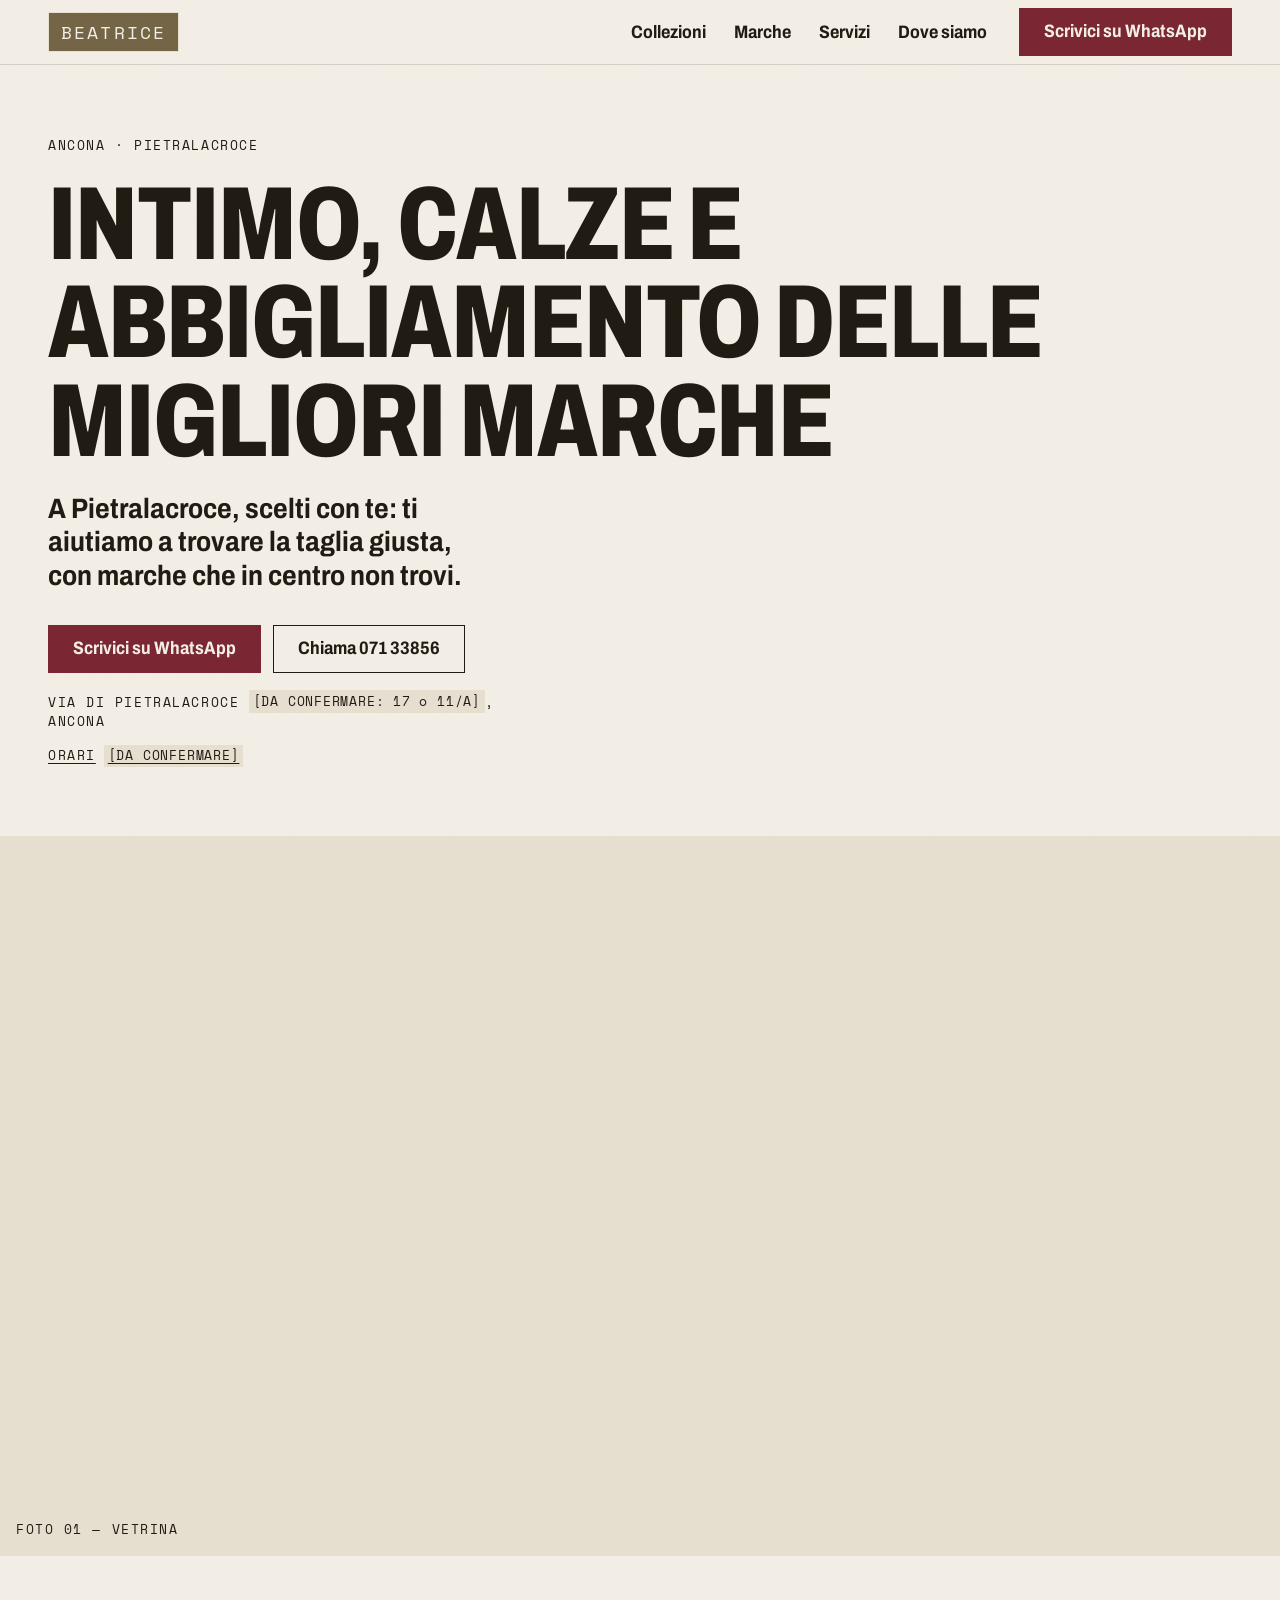
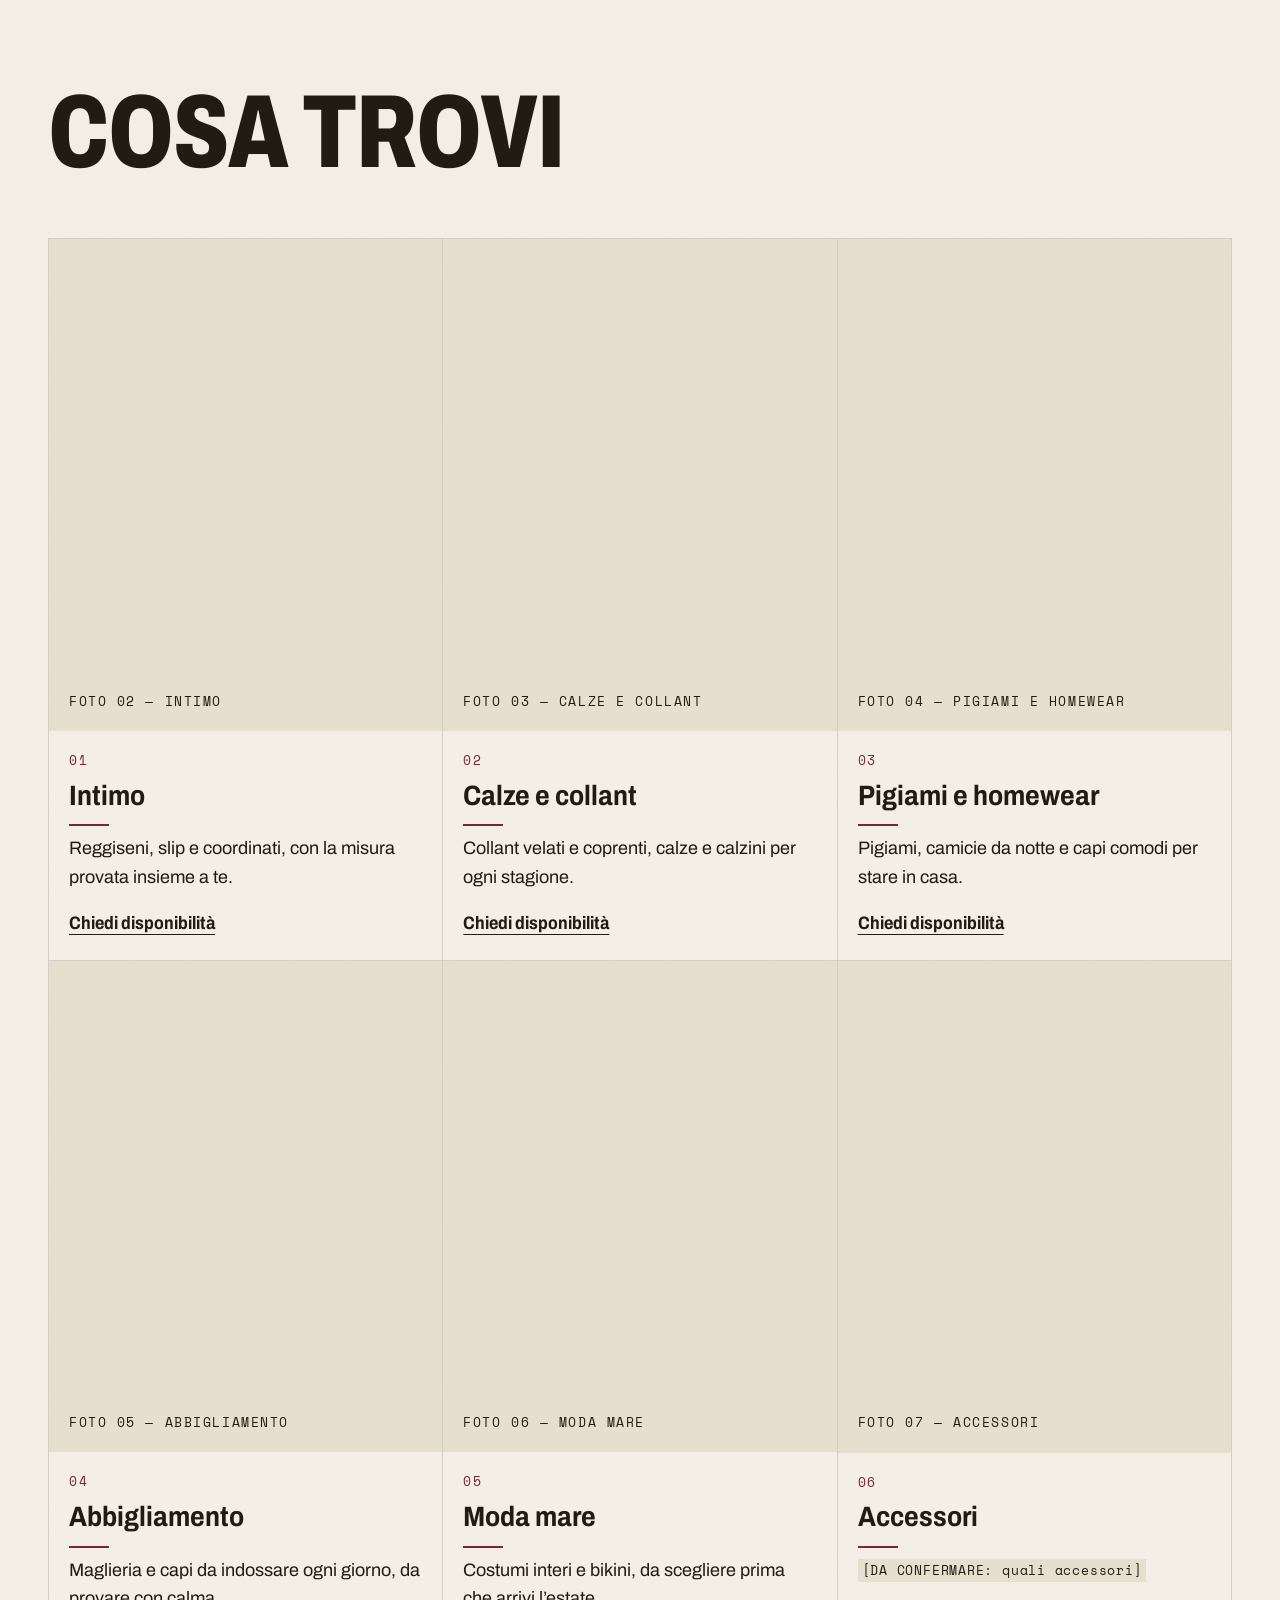
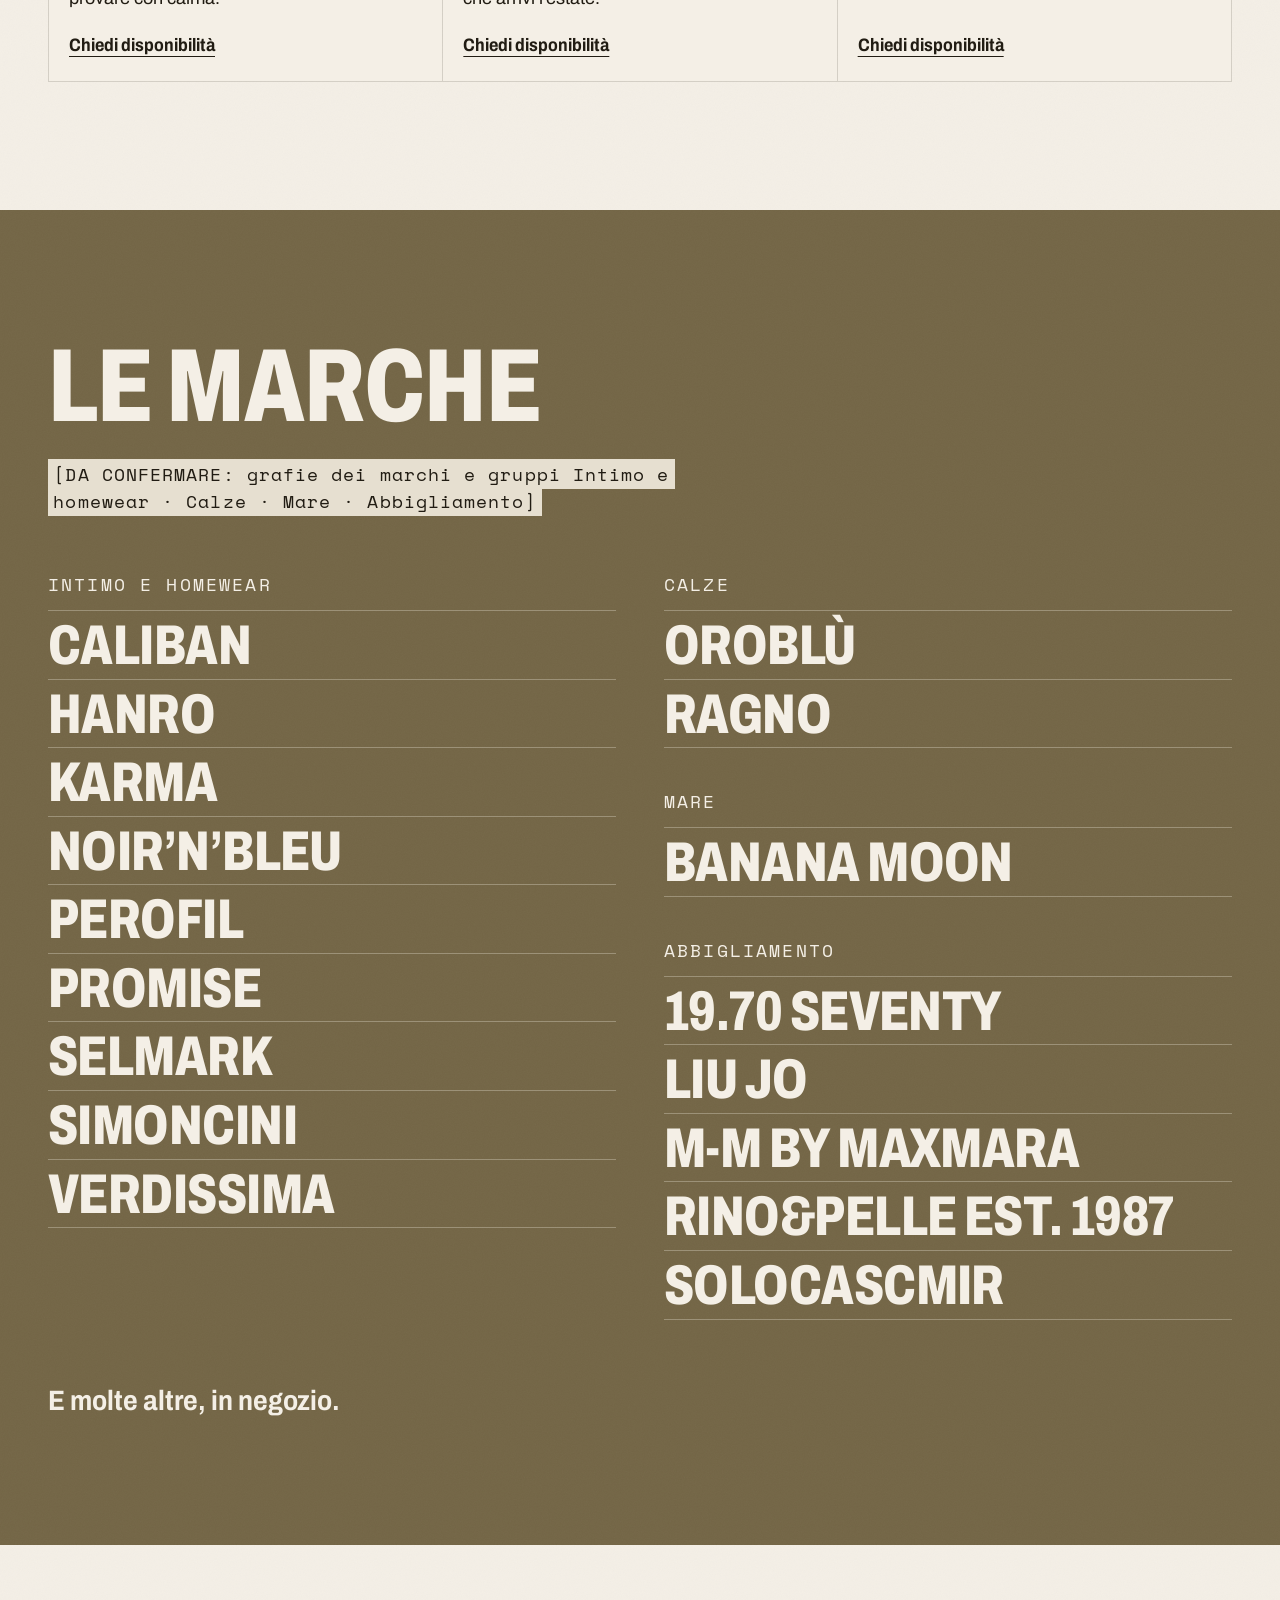
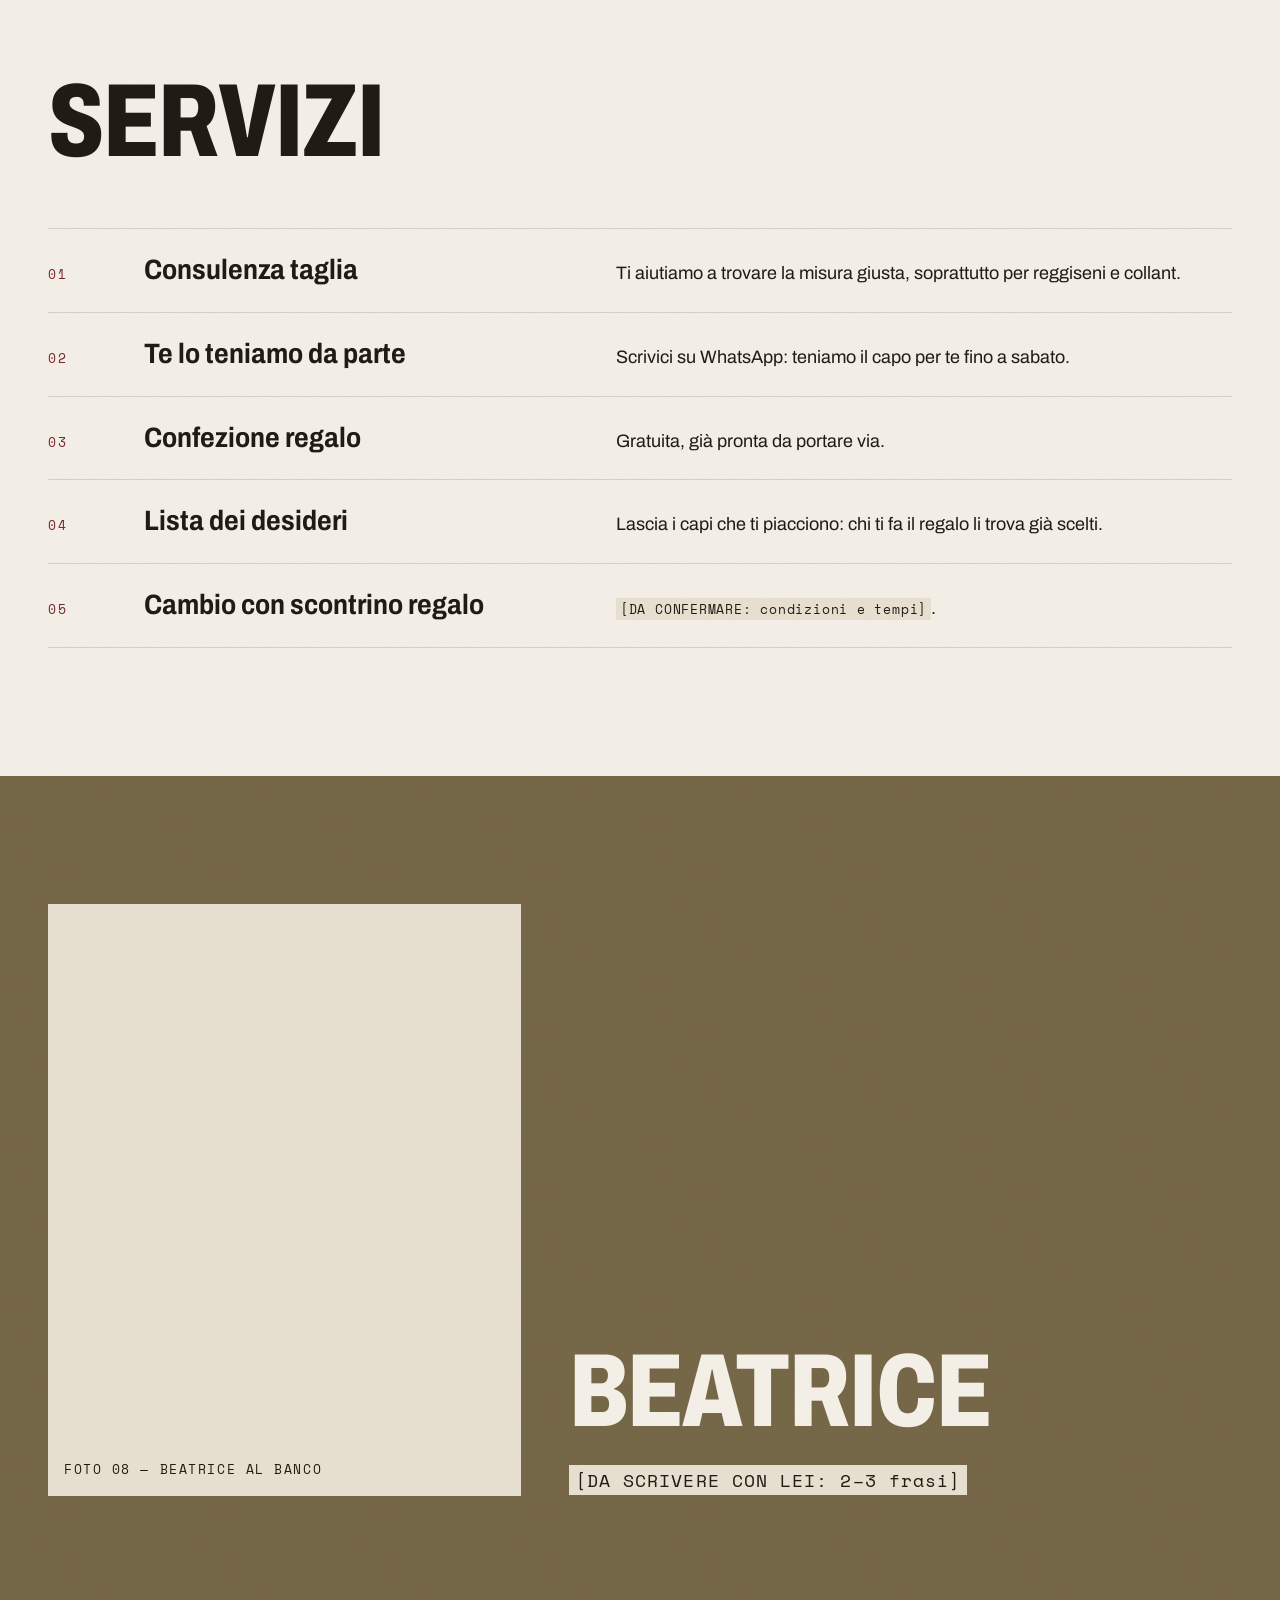
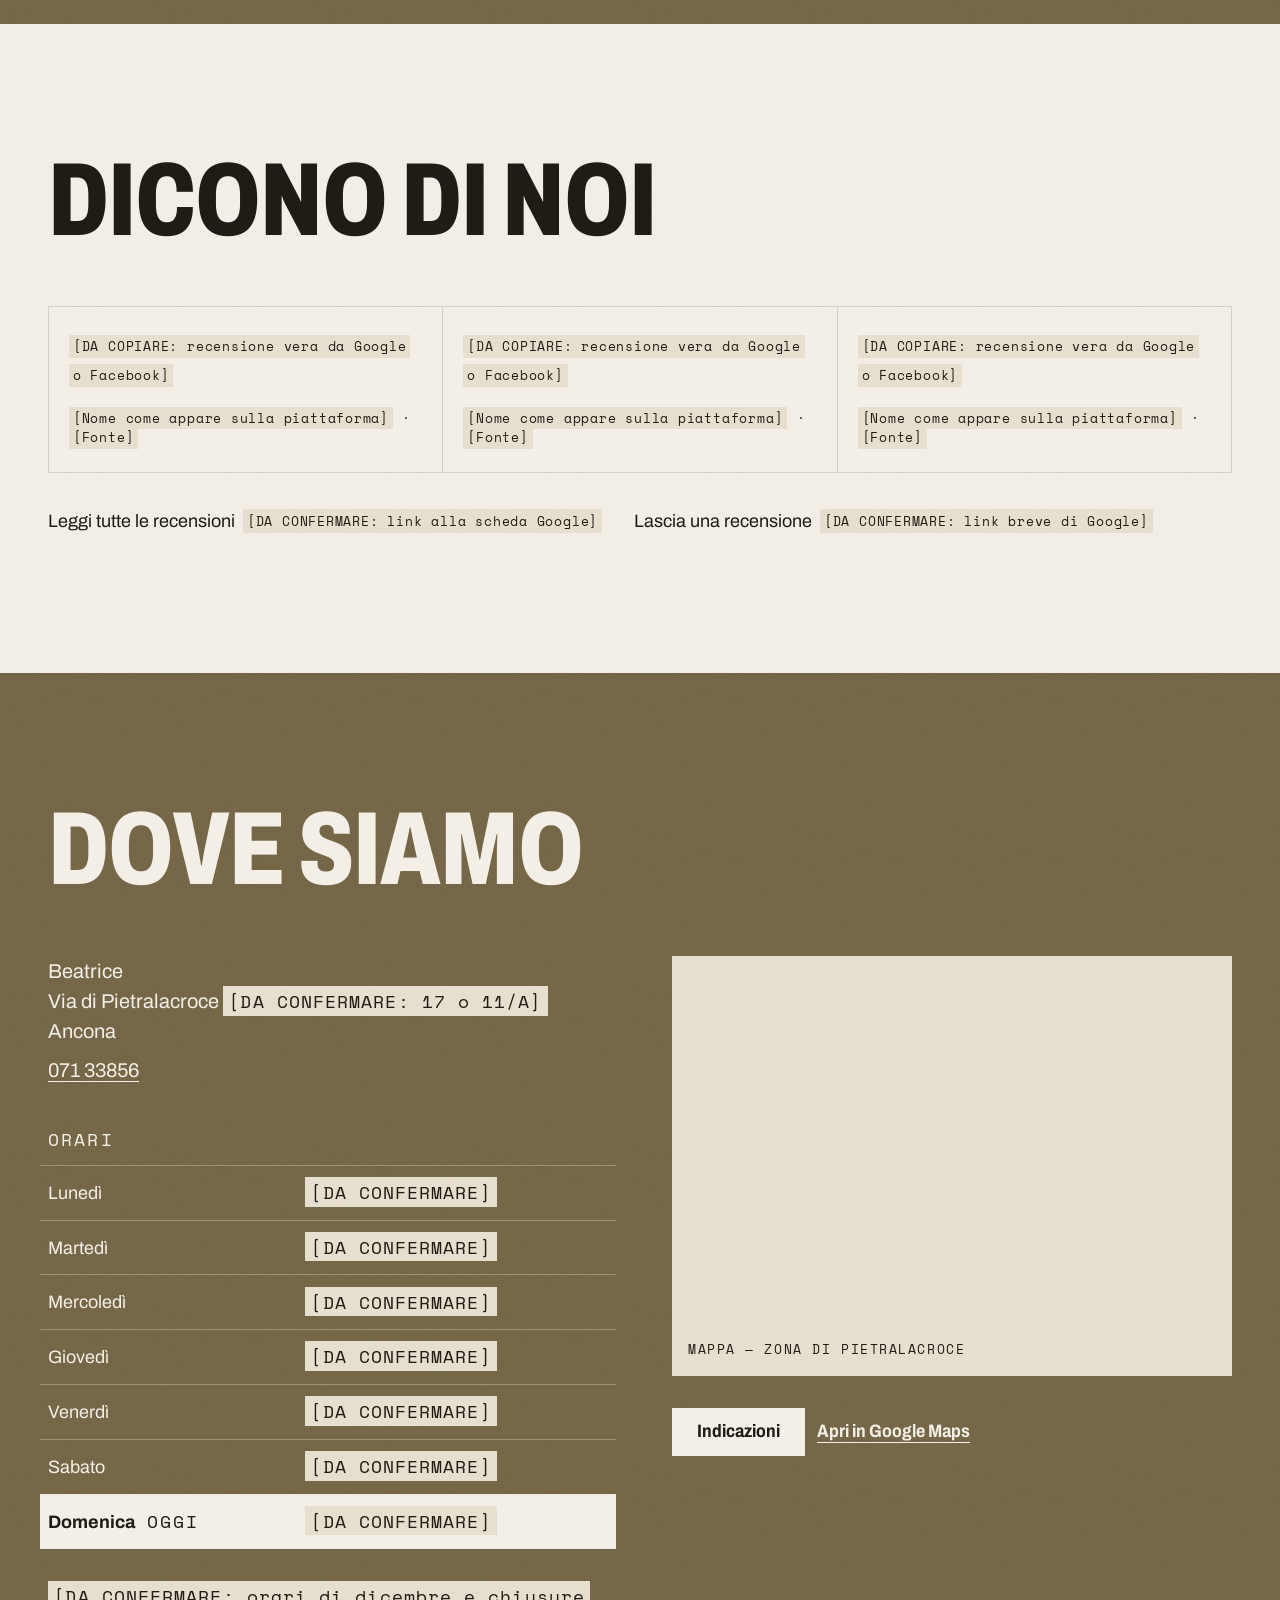
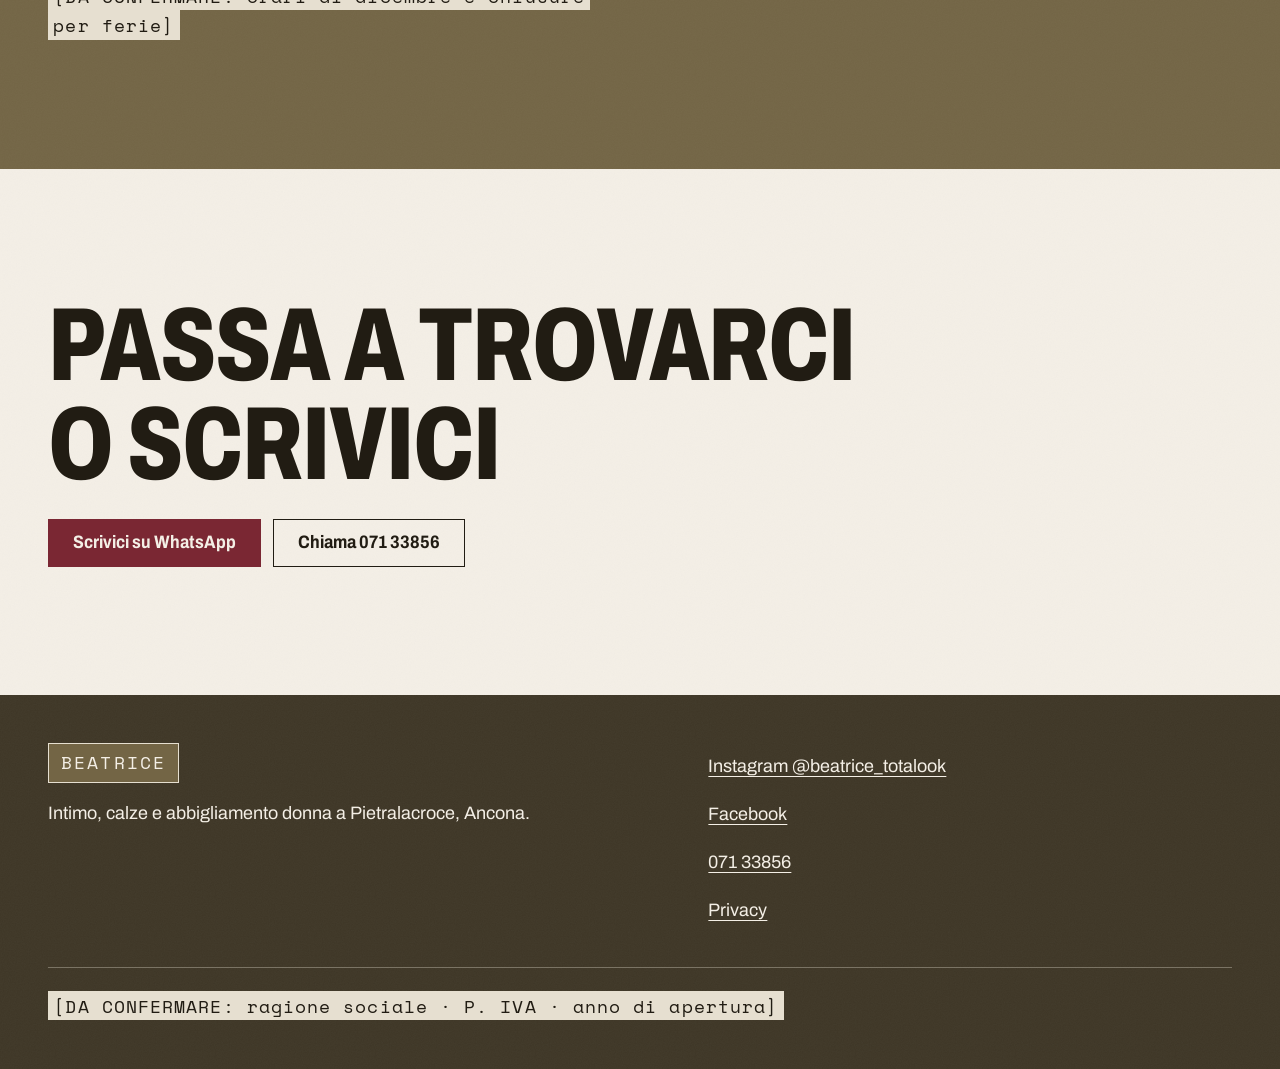
==== commit 6c1c4a93: "PR 2: correzioni dalla revisione (a11y, responsive, sistema visivo, menu) Accessibilità e testo ingr" ====
--- a/index.html
+++ b/index.html
@@ -90,54 +90,54 @@
         <div class="contenitore">
           <h2 id="titolo-collezioni" class="rivela">Cosa trovi</h2>
           <ol class="griglia schede">
-            <li class="scheda rivela">
-              <div class="foto-segnaposto" role="img" aria-label="Segnaposto: foto della categoria intimo"><span class="etichetta">Foto 02 — Intimo</span></div>
-              <div class="scheda__testo">
+            <li class="scheda">
+              <div class="foto-segnaposto rivela" role="img" aria-label="Segnaposto: foto della categoria intimo"><span class="etichetta">Foto 02 — Intimo</span></div>
+              <div class="scheda__testo rivela">
                 <p class="etichetta indice" aria-hidden="true">01</p>
                 <h3 class="scheda__titolo">Intimo</h3>
                 <p>Reggiseni, slip e coordinati, con la misura provata insieme a te.</p>
                 <a class="link-azione" href="https://wa.me/3907133856?text=Ciao%20Beatrice%2C%20vorrei%20informazioni%20su%3A%20Intimo">Chiedi disponibilità<span class="solo-lettori">: intimo</span></a>
               </div>
             </li>
-            <li class="scheda rivela">
-              <div class="foto-segnaposto" role="img" aria-label="Segnaposto: foto della categoria calze e collant"><span class="etichetta">Foto 03 — Calze e collant</span></div>
-              <div class="scheda__testo">
+            <li class="scheda">
+              <div class="foto-segnaposto rivela" role="img" aria-label="Segnaposto: foto della categoria calze e collant"><span class="etichetta">Foto 03 — Calze e collant</span></div>
+              <div class="scheda__testo rivela">
                 <p class="etichetta indice" aria-hidden="true">02</p>
                 <h3 class="scheda__titolo">Calze e collant</h3>
                 <p>Collant velati e coprenti, calze e calzini per ogni stagione.</p>
                 <a class="link-azione" href="https://wa.me/3907133856?text=Ciao%20Beatrice%2C%20vorrei%20informazioni%20su%3A%20Calze%20e%20collant">Chiedi disponibilità<span class="solo-lettori">: calze e collant</span></a>
               </div>
             </li>
-            <li class="scheda rivela">
-              <div class="foto-segnaposto" role="img" aria-label="Segnaposto: foto della categoria pigiami e homewear"><span class="etichetta">Foto 04 — Pigiami e homewear</span></div>
-              <div class="scheda__testo">
+            <li class="scheda">
+              <div class="foto-segnaposto rivela" role="img" aria-label="Segnaposto: foto della categoria pigiami e homewear"><span class="etichetta">Foto 04 — Pigiami e homewear</span></div>
+              <div class="scheda__testo rivela">
                 <p class="etichetta indice" aria-hidden="true">03</p>
                 <h3 class="scheda__titolo">Pigiami e homewear</h3>
                 <p>Pigiami, camicie da notte e capi comodi per stare in casa.</p>
                 <a class="link-azione" href="https://wa.me/3907133856?text=Ciao%20Beatrice%2C%20vorrei%20informazioni%20su%3A%20Pigiami%20e%20homewear">Chiedi disponibilità<span class="solo-lettori">: pigiami e homewear</span></a>
               </div>
             </li>
-            <li class="scheda rivela">
-              <div class="foto-segnaposto" role="img" aria-label="Segnaposto: foto della categoria abbigliamento"><span class="etichetta">Foto 05 — Abbigliamento</span></div>
-              <div class="scheda__testo">
+            <li class="scheda">
+              <div class="foto-segnaposto rivela" role="img" aria-label="Segnaposto: foto della categoria abbigliamento"><span class="etichetta">Foto 05 — Abbigliamento</span></div>
+              <div class="scheda__testo rivela">
                 <p class="etichetta indice" aria-hidden="true">04</p>
                 <h3 class="scheda__titolo">Abbigliamento</h3>
                 <p>Maglieria e capi da indossare ogni giorno, da provare con calma.</p>
                 <a class="link-azione" href="https://wa.me/3907133856?text=Ciao%20Beatrice%2C%20vorrei%20informazioni%20su%3A%20Abbigliamento">Chiedi disponibilità<span class="solo-lettori">: abbigliamento</span></a>
               </div>
             </li>
-            <li class="scheda rivela">
-              <div class="foto-segnaposto" role="img" aria-label="Segnaposto: foto della categoria moda mare"><span class="etichetta">Foto 06 — Moda mare</span></div>
-              <div class="scheda__testo">
+            <li class="scheda">
+              <div class="foto-segnaposto rivela" role="img" aria-label="Segnaposto: foto della categoria moda mare"><span class="etichetta">Foto 06 — Moda mare</span></div>
+              <div class="scheda__testo rivela">
                 <p class="etichetta indice" aria-hidden="true">05</p>
                 <h3 class="scheda__titolo">Moda mare</h3>
                 <p>Costumi interi e bikini, da scegliere prima che arrivi l’estate.</p>
                 <a class="link-azione" href="https://wa.me/3907133856?text=Ciao%20Beatrice%2C%20vorrei%20informazioni%20su%3A%20Moda%20mare">Chiedi disponibilità<span class="solo-lettori">: moda mare</span></a>
               </div>
             </li>
-            <li class="scheda rivela">
-              <div class="foto-segnaposto" role="img" aria-label="Segnaposto: foto della categoria accessori"><span class="etichetta">Foto 07 — Accessori</span></div>
-              <div class="scheda__testo">
+            <li class="scheda">
+              <div class="foto-segnaposto rivela" role="img" aria-label="Segnaposto: foto della categoria accessori"><span class="etichetta">Foto 07 — Accessori</span></div>
+              <div class="scheda__testo rivela">
                 <p class="etichetta indice" aria-hidden="true">06</p>
                 <h3 class="scheda__titolo">Accessori</h3>
                 <p><span class="da-confermare">[DA CONFERMARE: quali accessori]</span></p>
@@ -156,7 +156,7 @@
           <div class="marche">
             <div class="marche__gruppo">
               <h3 class="etichetta">Intimo e homewear</h3>
-              <ul class="righe marche__elenco">
+              <ul class="righe marche__elenco" translate="no">
                 <li class="display display--riga">Caliban</li>
                 <li class="display display--riga">Hanro</li>
                 <li class="display display--riga">Karma</li>
@@ -170,20 +170,20 @@
             </div>
             <div class="marche__gruppo">
               <h3 class="etichetta">Calze</h3>
-              <ul class="righe marche__elenco">
+              <ul class="righe marche__elenco" translate="no">
                 <li class="display display--riga">Oroblù</li>
                 <li class="display display--riga">Ragno</li>
               </ul>
             </div>
             <div class="marche__gruppo">
               <h3 class="etichetta">Mare</h3>
-              <ul class="righe marche__elenco">
+              <ul class="righe marche__elenco" translate="no">
                 <li class="display display--riga">Banana Moon</li>
               </ul>
             </div>
             <div class="marche__gruppo">
               <h3 class="etichetta">Abbigliamento</h3>
-              <ul class="righe marche__elenco">
+              <ul class="righe marche__elenco" translate="no">
                 <li class="display display--riga">19.70 Seventy</li>
                 <li class="display display--riga">Liu Jo</li>
                 <li class="display display--riga">M-M by MaxMara</li>
--- a/assets/css/style.css
+++ b/assets/css/style.css
@@ -101,8 +101,8 @@
   background-color: var(--avorio);
   /* Lo scorrimento (ancore e focus da tastiera) tiene conto dell'intestazione
      fissa in alto e, su mobile, della barra fissa in basso */
-  scroll-padding-top: var(--altezza-intestazione);
-  scroll-padding-bottom: var(--spazio-barra);
+  scroll-padding-top: calc(var(--altezza-intestazione) + 1px + 0.5rem);
+  scroll-padding-bottom: calc(var(--spazio-barra) + 0.5rem);
 }
 
 body {
@@ -126,6 +126,7 @@
 select,
 textarea {
   touch-action: manipulation;
+  -webkit-tap-highlight-color: transparent;
 }
 
 a {
@@ -134,10 +135,15 @@
   text-underline-offset: 0.2em;
 }
 
+a:hover,
+a:active {
+  text-decoration-thickness: 3px;
+}
+
 /* Le ancore non finiscono sotto l'intestazione fissa: si somma a
    scroll-padding-top di html, quindi qui basta il respiro sopra il titolo */
 [id] {
-  scroll-margin-top: 1.5rem;
+  scroll-margin-top: 1rem;
 }
 
 /* Focus: 2px, scostamento 3px; il colore dipende dalla superficie */
@@ -158,6 +164,12 @@
 ::selection {
   background-color: var(--bordeaux);
   color: var(--avorio);
+}
+
+.fondo-bruno ::selection,
+.fondo-profondo ::selection {
+  background-color: var(--avorio);
+  color: var(--inchiostro);
 }
 
 /* --- Tipografia ---------------------------------------------------------- */
@@ -173,6 +185,9 @@
   line-height: 0.95;
   font-size: clamp(2.5rem, 9vw, 6.5rem);
   text-wrap: balance;
+  /* Con il testo di sistema ingrandito una parola lunga («abbigliamento»)
+     può superare lo schermo: meglio spezzarla che scorrere di lato */
+  overflow-wrap: break-word;
 }
 
 /* Righe a manifesto (elenco marche): stesso stile, più piccolo */
@@ -190,6 +205,7 @@
   text-transform: none;
   letter-spacing: 0;
   text-wrap: balance;
+  overflow-wrap: break-word;
 }
 
 p,
@@ -238,6 +254,11 @@
   letter-spacing: 0.12em;
 }
 
+/* …tranne dentro i segnaposto foto, che hanno fondo crema e testo inchiostro */
+.fondo-bruno .foto-segnaposto .etichetta {
+  font-size: 0.8125rem;
+}
+
 .fondo-profondo {
   --focus: var(--avorio);
   --filetto: var(--filetto-scuro);
@@ -252,7 +273,8 @@
   width: 100%;
   max-width: var(--larghezza-max);
   margin-inline: auto;
-  padding-inline: var(--margine);
+  padding-inline: max(var(--margine), env(safe-area-inset-left))
+    max(var(--margine), env(safe-area-inset-right));
 }
 
 .sezione {
@@ -280,9 +302,10 @@
 /* Griglia foto: fughe di 1px nel colore del filetto */
 .griglia {
   display: grid;
-  grid-template-columns: 1fr;
+  grid-template-columns: minmax(0, 1fr);
   gap: 1px;
   background-color: var(--filetto);
+  background-clip: padding-box;
   border: 1px solid var(--filetto);
 }
 
@@ -292,13 +315,13 @@
 
 @media (min-width: 768px) {
   .griglia {
-    grid-template-columns: repeat(2, 1fr);
+    grid-template-columns: repeat(2, minmax(0, 1fr));
   }
 }
 
 @media (min-width: 1200px) {
   .griglia {
-    grid-template-columns: repeat(3, 1fr);
+    grid-template-columns: repeat(3, minmax(0, 1fr));
   }
 }
 
@@ -368,7 +391,9 @@
   background-color: var(--bruno);
   color: var(--avorio);
   border: 1px solid var(--crema);
-  font-size: 1.125rem; /* testo su bruno: almeno 18px */
+  /* Testo su bruno: almeno 18px, ma non cresce oltre col testo ingrandito
+     (è un segnaposto: l’SVG del logo avrà una dimensione fissa) */
+  font-size: clamp(18px, 5vw, 1.125rem);
 }
 
 .logo:hover .logo-segnaposto,
@@ -395,10 +420,6 @@
   text-align: center;
   text-decoration: none;
   cursor: pointer;
-  transition:
-    background-color 0.2s var(--curva),
-    color 0.2s var(--curva),
-    border-color 0.2s var(--curva);
 }
 
 /* Su avorio: primario bordeaux, secondario a filo */
@@ -438,9 +459,9 @@
 .fondo-bruno .btn--primario:active,
 .fondo-profondo .btn--primario:hover,
 .fondo-profondo .btn--primario:active {
-  background-color: var(--inchiostro);
-  border-color: var(--avorio);
-  color: var(--avorio);
+  text-decoration: underline;
+  text-decoration-thickness: 2px;
+  text-underline-offset: 0.2em;
 }
 
 .fondo-bruno .btn--secondario,
@@ -497,6 +518,7 @@
   text-transform: none;
   -webkit-box-decoration-break: clone;
   box-decoration-break: clone;
+  overflow-wrap: anywhere;
 }
 
 .fondo-bruno .da-confermare,
@@ -505,16 +527,9 @@
 }
 
 /* --- Pagina con barra fissa ---------------------------------------------- */
-/* Su mobile la barra in basso occupa spazio: il fondo pagina resta visibile. */
-
-body {
-  padding-bottom: var(--spazio-barra);
-}
-
-/* Pagine senza barra fissa (privacy, 404) */
-body.pagina-semplice {
-  padding-bottom: 0;
-}
+/* La barra in basso è sticky ed è l'ultimo elemento del body: in fondo alla
+   pagina si appoggia dopo il footer senza coprirlo. --spazio-barra serve solo
+   a scroll-padding-bottom, così il focus da tastiera non finisce sotto. */
 
 @media (min-width: 64em) {
   :root {
@@ -594,6 +609,7 @@
   text-decoration-thickness: 1px;
   text-underline-offset: 0.25em;
   cursor: pointer;
+  flex-shrink: 0;
 }
 
 .menu-bottone:hover,
@@ -648,6 +664,7 @@
 
 .menu-pannello__barra {
   display: flex;
+  flex-wrap: wrap;
   align-items: center;
   justify-content: space-between;
   gap: 1rem;
@@ -657,6 +674,7 @@
 
 .menu-pannello__corpo {
   display: grid;
+  grid-template-columns: minmax(0, 1fr);
   gap: 2.5rem;
   padding-block: 1.5rem 3rem;
 }
@@ -773,10 +791,17 @@
   margin-top: auto;
 }
 
+.scheda .foto-segnaposto {
+  padding: 1.25rem;
+}
+
 /* --- 3. Le marche -------------------------------------------------------- */
 
+/* Colonne minmax(0, 1fr): con il testo molto ingrandito il contenuto va a
+   capo invece di allargare la griglia oltre lo schermo */
 .marche {
   display: grid;
+  grid-template-columns: minmax(0, 1fr);
   gap: 2.5rem;
 }
 
@@ -786,9 +811,14 @@
 
 @media (min-width: 48em) {
   .marche {
-    grid-template-columns: repeat(2, minmax(0, 1fr));
+    display: block;
+    columns: 2;
     column-gap: 3rem;
-    align-items: start;
+  }
+
+  .marche__gruppo {
+    break-inside: avoid;
+    padding-bottom: 2.5rem;
   }
 }
 
@@ -810,7 +840,7 @@
 
 .servizio {
   display: grid;
-  grid-template-columns: 3rem minmax(0, 1fr);
+  grid-template-columns: 48px minmax(0, 1fr);
   column-gap: 1rem;
   row-gap: 0.35rem;
   padding-block: 1.5rem;
@@ -837,6 +867,7 @@
 
 .beatrice {
   display: grid;
+  grid-template-columns: minmax(0, 1fr);
   gap: 2rem;
 }
 
@@ -861,6 +892,14 @@
 }
 
 /* --- 6. Dicono di noi ---------------------------------------------------- */
+
+/* Da 768 a 1199px la griglia ha 2 colonne: la terza recensione prende
+   tutta la riga, così non resta una cella vuota color filetto */
+@media (min-width: 768px) and (max-width: 1199.98px) {
+  .recensioni > li:last-child:nth-child(odd) {
+    grid-column: 1 / -1;
+  }
+}
 
 .recensione {
   display: flex;
@@ -891,6 +930,7 @@
 
 .dove {
   display: grid;
+  grid-template-columns: minmax(0, 1fr);
   gap: 2.5rem;
 }
 
@@ -923,14 +963,17 @@
   min-height: 48px;
 }
 
+/* La tabella sborda di 0.5rem per lato: il testo resta sul margine della
+   colonna e la fascia del giorno corrente ha un po' d'aria */
 .orari {
-  width: 100%;
+  width: calc(100% + 1rem);
+  margin-inline: -0.5rem;
   border-collapse: collapse;
   font-variant-numeric: tabular-nums;
 }
 
 .orari caption {
-  padding-bottom: 0.75rem;
+  padding: 0 0.5rem 0.75rem;
   text-align: left;
 }
 
@@ -941,6 +984,7 @@
   font-weight: 400;
   text-align: left;
   vertical-align: baseline;
+  overflow-wrap: anywhere;
 }
 
 .orari tr:last-child > * {
@@ -964,7 +1008,7 @@
 }
 
 .oggi-etichetta {
-  margin-left: 0.75rem;
+  margin-left: 0.5rem;
 }
 
 .foto-segnaposto--mappa {
@@ -979,6 +1023,7 @@
 
 .footer__griglia {
   display: grid;
+  grid-template-columns: minmax(0, 1fr);
   gap: 2rem;
 }
 
@@ -1021,19 +1066,26 @@
 /* --- Barra CTA fissa (solo mobile) --------------------------------------- */
 
 .barra-cta {
-  position: fixed;
-  inset: auto 0 0;
+  position: sticky;
+  bottom: 0;
   z-index: 40;
   display: grid;
-  grid-template-columns: repeat(2, minmax(0, 1fr));
+  /* Due colonne; con il testo molto ingrandito i pulsanti si impilano */
+  grid-template-columns: repeat(auto-fit, minmax(min(100%, 5.5em), 1fr));
   gap: 0.5rem;
   min-height: var(--spazio-barra);
-  padding: 3px var(--margine) calc(4px + env(safe-area-inset-bottom));
+  padding: 3px max(var(--margine), env(safe-area-inset-right))
+    calc(4px + env(safe-area-inset-bottom)) max(var(--margine), env(safe-area-inset-left));
   border-top: 1px solid var(--filetto);
 }
 
 .barra-cta .btn {
-  padding: 0.5rem 1rem;
+  padding: 0.5rem;
+}
+
+/* Nella barra lo spazio è 4px: l'anello si avvicina per restare tutto visibile */
+.barra-cta .btn:focus-visible {
+  outline-offset: 1px;
 }
 
 @media (min-width: 64em) {
@@ -1069,9 +1121,24 @@
     transform: none;
     transition: none;
   }
-
-  .btn {
+}
+
+/* --- Stampa -------------------------------------------------------------- */
+
+@media print {
+  .anima .rivela {
+    opacity: 1;
+    transform: none;
     transition: none;
+  }
+
+  .intestazione {
+    position: static;
+  }
+
+  .barra-cta,
+  .menu-bottone {
+    display: none;
   }
 }
 
